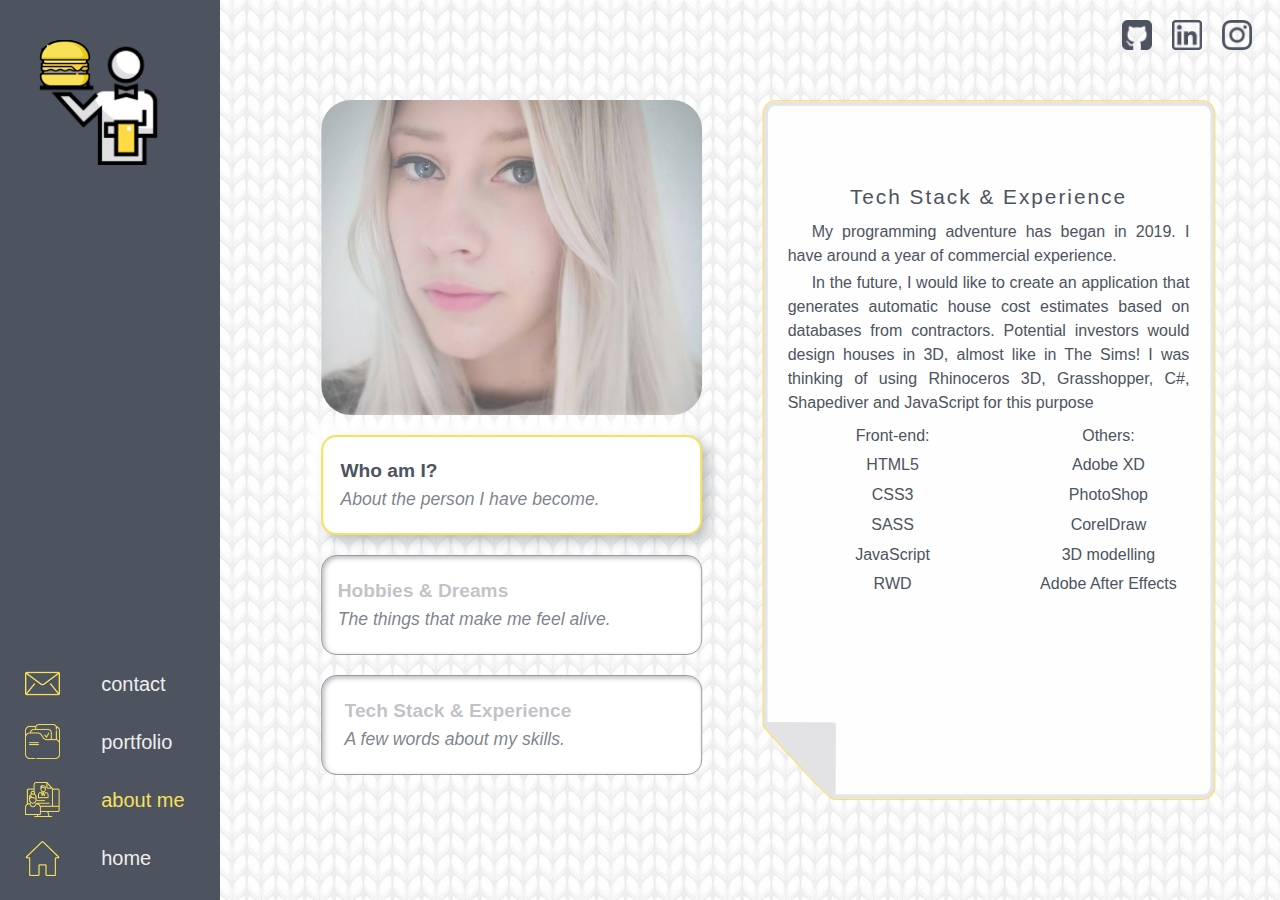
==== aboutme.html @ 7cb75c82 "rwd" ====
<html lang="en">
<head>
  <meta charset="utf-8">
  <meta name="viewport" content="width=device-width, initial-scale=1">
  <link rel="stylesheet" href="style_aboutme.css">
  <link rel="stylesheet" href="style_menu.css">
  <link rel="stylesheet" href="bootstrap/bootstrap.min.css">
</head>

<body>
  
<main class="container">
  <div class="content-container">
    <div class="side-menu">
      <input type="button"  onclick="ShowDiv()" class="burger burger-menu" />
      <input type="button"  onclick="ShowMenu()" class="burger burger-menu-cover" />
      <div class="side-menu-bcg" id="myDiv">
          <div class="burger-waiter"></div>
          <div class="menu row justify-content-center">
            <div class="menu-icons-box col-5">
              <ul class="menu-icons"> 
              <li class="menu-icon"><a href="contact.html"><img src="pic/mail.png" alt="contact"></a></li>
              <li class="menu-icon"><a href="portfolio.html"><img src="pic/portfolio.png" alt="portfolio"></a></li>
              <li class="menu-icon"><img src="pic/curriculum.png" alt="curriculum"></li>
              <li class="menu-icon"><a href="index.html"><img src="pic/home.png" alt="home"></a></li>
              </ul> 
            </div>
            <div class="menu-titles-box col-6">
              <ul class="menu-titles"> 
                <li class="menu-title"><a href="contact.html"><p>contact</p></a></li>
                <li class="menu-title"><a href="portfolio.html"><p>portfolio</p></a></li>
                <li class="menu-title"><p>about me</p></li>
                <li class="menu-title"><a href="index.html"><p>home</p></a></li>
              </ul> 
            </div>
          </div>
      </div>
    </div>

    <!-- ABOUT - LG -->

    <div class="about-lg">
      <div class="about-container-lg row">
        <div class="about-box-lg col-lg-6">
          <div class="about-left-lg">
            <div class="about-left-lg-pic">
              <img src="pic/me.jpg" alt="me" class="question-pic question1-pic">
              <img src="pic/travel.jpg" alt="me" class="question-pic question2-pic">
              <img src="pic/tech.jpg" alt="me" class="question-pic question3-pic">
            </div>
            <div class="about-left-lg-questions">
              <div class="about-left-lg-question question-selected">
                <div class="question-box-lg question1">
                  <div class="question-header-lg question-selected-header">Who am I?</div>
                  <div class="question-add-lg question-selected-add">About the person I have become.</div>
                </div>
              </div>
                <div class="about-left-lg-question question2">
                  <div class="question-box-lg">
                  <div class="question-header-lg">Hobbies & Dreams</div>
                  <div class="question-add-lg">The things that make me feel alive.</div>
                </div>
              </div>
              <div class="about-left-lg-question question3">
                <div class="question-box-lg">
                  <div class="question-header-lg">Tech Stack & Experience</div>
                  <div class="question-add-lg">A few words about my skills.</div>
                </div>
              </div>
            </div>
          </div> 
        </div>
        <!-- QUESTION1 -->
        <!-- <div class="about-box-lg answer1-lg col-lg-6">
          <div class="about-right-lg">
            <img src="pic/frame_big.png" class="frame-lg" alt="frame">
            <div class="about-right-text-lg answer-lg">
              <h1>Who am I?</h1>
              <p>My name is Patrycja,  I am 27 years old UI/UX and frontend enthusiast. I am a civil engineer and architect by education.</p>
              <p> In 2019 I has started learning programming. It was when I began noticing how <b>automation speeds up my work and improves efficiency.</b></p>
              <p>In 2020, I created a brand of house designs for sale from scratch. I was trying
                to play the role of my potential clients and I realized how important it is to <b>present information in a simple and intuitive way.</b></p>
              <p>This is how my career path has began turning into frontend development.</p>
            </div>
            </div>
        </div> -->

        <!-- QUESTION2 -->
        <!-- <div class="about-box-lg answer2-lg col-lg-6">
          <div class="about-right-lg">
            <img src="pic/frame_big.png" class="frame-lg" alt="frame">
            <div class="about-right-text-lg answer-lg">
              <h1>Hobbies & Dreams</h1>
              <p><b>Travelling, sports, psychology.</b> These 3 words are the most powerful for me.</p>
              <p>I have been to 30 countries on 4 continents so far. I would like to visit the whole World. Travelling gives me an opportunity of being aware of my own abilities as it pushes limits.  It is a salvage from an ordinary life. It helps to show all facets of humanity. <b> One of my dreams is to volunteer in Africa.</b> </p>
              <p>I have been doing sports since I can remember. <b> Let us have a game of table soccer or table tennis!</b></p>
              <p>I have always been interested in people and the genesis of their behavior.</p>
            </div>
            </div>
        </div> -->
        <!-- QUESTION3 -->
    <div class="about-box-lg answer3-lg col-lg-6">
          <div class="about-right-lg">
            <img src="pic/frame_big.png" class="frame-lg" alt="frame">
            <div class="about-right-text-lg answer-lg">
              <h1 id="tech-header">Tech Stack & Experience</h1>
              <p>My programming adventure has began in 2019. I have around a year of commercial experience.</p>
              <p>In the future, I would like to create an application that generates automatic house cost estimates based on databases from contractors. Potential investors would design houses in 3D, almost like in The Sims! I  was thinking of using Rhinoceros 3D, Grasshopper, C#, Shapediver and JavaScript for this purpose              </p>
              <div class="tech-col-lg row">
                <div class="tech-lg col-6">
                  <p>Front-end:</p>
                  <p>HTML5</p>
                  <p>CSS3</p>
                  <p>SASS</p>
                  <p>JavaScript</p>
                  <p>RWD</p>
                </div>
                <div class="others-lg col-6">
                  <p>Others:</p>
                  <p>Adobe XD</p>
                  <p>PhotoShop</p>
                  <p>CorelDraw</p>
                  <p>3D modelling</p>
                  <p>Adobe After Effects</p>
                </div>
              </div>
            </div>
            </div>
        </div>
      </div>
    </div> 

<!-- ABOUT - SM -->

<div class="about-sm">
    <div class="about-header-container">
      <h1 class="about-header">ABOUT ME</h1>
    </div>
    <div class="about-container-sm row">
    <div class="about-box-sm col-sm-6">
      <div class="about-left-sm">
        <div class="question-box-sm" id="question-selected">
          <div class="question-box-text-sm">
            <div class="question-header-sm" id="question-selected-header">Who am I?</div>
            <div class="question-add-sm" id="question-selected-add">About the person I have become.</div>
          </div>
        </div>
        <div class="question-box-sm">
          <div class="question-box-text-sm">
            <div class="question-header-sm">Hobbies & Dreams</div>
            <div class="question-add-sm">The things that make me feel alive.</div>
          </div>
        </div>
        <div class="question-box-sm">
          <div class="question-box-text-sm">
           <div class="question-header-sm">Tech Stack & Experience</div>
            <div class="question-add-sm">A few words about my skills.</div>
          </div>
        </div>
      </div>
    </div>
    <div class="about-box-sm col-sm-6">
      <div class="about-right-sm">
        <div class="about-right-sm-pic">
          <img src="pic/me.jpg" alt="me" class="question1-pic">
          <img src="pic/travel.jpg" alt="me" class="question2-pic">
          <img src="pic/tech.jpg" alt="me" class="question3-pic">
        </div>
      </div>
    </div>
  </div>
  <div class="about-container-text-sm">
    <img src="pic/frame_sm.png" alt="frame">
    <!-- <div class="about-text-sm answer1-sm">
      <h1>Who am I?</h1>
      <p>My name is Patrycja,  I am 27 years old UI/UX and frontend enthusiast. I am a civil engineer and architect by education.</p>
      <p> In 2019 I has started learning programming. It was when I began noticing how <b>automation speeds up my work and improves efficiency.</b></p>
      <p>In 2020, I created a brand of house designs for sale from scratch. I was trying
        to play the role of my potential clients and I realized how important it is to <b>present information in a simple and intuitive way.</b></p>
      <p>This is how my career path has began turning into frontend development.</p>
    </div>
    <div class="about-text-sm answer2-sm">
      <h1>Hobbies & Dreams</h1>
      <p><b>Travelling, sports, psychology.</b> These 3 words are the most powerful for me.</p>
      <p>I have been to 30 countries on 4 continents so far. I would like to visit the whole World. Travelling gives me an opportunity of being aware of my own abilities as it pushes limits.  It is a salvage from an ordinary life. It helps to show all facets of humanity. <b> One of my dreams is to volunteer in Africa.</b> </p>
      <p>I have been doing sports since I can remember. <b> Let us have a game of table soccer or table tennis!</b></p>
      <p>I have always been interested in people and the genesis of their behavior.</p>
    </div> -->
    <div class="about-text-sm answer3-sm">
      <h1 id="tech-header">Tech Stack & Experience</h1>
      <p>My programming adventure has began in 2019. I have around a year of commercial experience.</p>
      <p>In the future, I would like to create an application that generates automatic house cost estimates based on databases from contractors. Potential investors would design houses in 3D, almost like in The Sims! I  was thinking of using Rhinoceros 3D, Grasshopper, C#, Shapediver and JavaScript for this purpose              </p>
      <div class="tech-col-sm row">
        <div class="tech-sm col-6">
          <p>Front-end:</p>
          <p>HTML5</p>
          <p>CSS3</p>
          <p>SASS</p>
          <p>JavaScript</p>
          <p>RWD</p>
        </div>
        <div class="others-sm col-6">
          <p>Others:</p>
          <p>Adobe XD</p>
          <p>PhotoShop</p>
          <p>CorelDraw</p>
          <p>3D modelling</p>
          <p>Adobe After Effects</p>
          </br>
        </div>
      </div>
    </div>
  </div>
</div> 



<!-- MENU COVER -->
  <div class="menu-cover" id="menu-cover">
    <input type="button"  onclick="ShowDiv()" class="burger burger-menu" />
    <input type="button"  onclick="ShowMenu()" class="burger burger-menu-cover" />
    <div class="menu-cover-list row">
      <div class="menu-cover-img col-3">
        <a href="contact.html"><img src="pic/mail.png" alt="contact"></a>
        <a href="portfolio.html"><img src="pic/portfolio.png" alt="portfolio"></a>
        <a href="aboutme.html"><img src="pic/curriculum.png" alt="aboutme"></a>
        <a href="home.html"><img src="pic/home.png" alt="home"></a>
      </div>
      <div class="menu-cover-text col-9">
        <a href="contact.html"><p>contact</p></a>
        <a href="portfolio.html"><p>portfolio</p></a>
        <a href="aboutme.html"><p>about me</p></a>
        <a href="index.html"><p>home</p></a>
      </div>
    </div>
    <div class="menu-cover-waiter">
      <img src="pic/burger_waiter.png" alt="burger">
    </div>
    <div class="social row ">
      <div class="social-img social-img-white col-4"><a href="https://github.com/qatta93" target="_blank"><img src="pic/github_white.png" alt="github"></a></div>
      <div class="social-img social-img-white col-4"><a href="https://www.linkedin.com/in/patrycjapanasiuk/" target="_blank"><img src="pic/linkedin_white.png" alt="linkedin"></a></div>
      <div class="social-img social-img-white col-4"><a href="https://www.instagram.com/__qatta/" target="_blank"><img src="pic/instagram_white.png" alt="instagram"></a></div>
    </div>
  </div>

<!-- SOCIAL-->
    <div class="social row ">
      <div class="social-img col-4"><a href="https://github.com/qatta93" target="_blank"><img src="pic/github.png" alt="github"></a></div>
      <div class="social-img col-4"><a href="https://www.linkedin.com/in/patrycjapanasiuk/" target="_blank"><img src="pic/linkedin.png" alt="linkedin"></a></div>
      <div class="social-img col-4"><a href="https://www.instagram.com/__qatta/" target="_blank"><img src="pic/instagram.png" alt="instagram"></a></div>
    </div>

  </div>
</main>

  <script src="https://code.jquery.com/jquery-3.3.1.slim.min.js" integrity="sha384-q8i/X+965DzO0rT7abK41JStQIAqVgRVzpbzo5smXKp4YfRvH+8abtTE1Pi6jizo" crossorigin="anonymous"></script>
  <script src="https://cdnjs.cloudflare.com/ajax/libs/popper.js/1.14.7/umd/popper.min.js" integrity="sha384-UO2eT0CpHqdSJQ6hJty5KVphtPhzWj9WO1clHTMGa3JDZwrnQq4sF86dIHNDz0W1" crossorigin="anonymous"></script>
  <script src="https://stackpath.bootstrapcdn.com/bootstrap/4.3.1/js/bootstrap.min.js" integrity="sha384-JjSmVgyd0p3pXB1rRibZUAYoIIy6OrQ6VrjIEaFf/nJGzIxFDsf4x0xIM+B07jRM" crossorigin="anonymous"></script>
  <script src="lottie.js"></script>
  <script src="script.js"></script>
</body>
</html>
---- style_aboutme.css ----
body, 
html {
    height: 100vh;
    width: 100vw;
    margin: 0;
    padding: 0;
    border: 0;
    font-size: 100%;
    vertical-align: baseline;
    overflow-x: hidden;
}

* {
    box-sizing: border-box;
    font-family: 'Segoe UI', sans-serif;
}

.container {
    padding: 0 !important;
    margin: 0 !important;
    max-width: 100% !important;
}

.content-container {
    background-image: url(pic/bcg_d.png);
    height: 100vh;
    max-height: -webkit-fill-available;
    overflow-y: hidden;
    overflow-x: hidden;
    position: relative;
}


/************************************************************ MENU */

.menu-cover {
    display: none;
}

.side-menu {
    height: 100%;
    width: 250px;
    position: relative;
}

.side-menu-bcg {
    background-color: #4D535F;
    height: 100%;
    width: 100%;
}

.burger {
    background-image: url(pic/burger.png);
    background-repeat: no-repeat;
    background-size: 60px 60px;
    position: absolute;
    left: 50px;
    top: 50px;
    height: 60px;
    width: 60px;
    background-color: transparent;
    border: none;
    z-index: 10;
}

.contact-header-container {
    display: none;
}

.burger-waiter {
    background-image: url(pic/burger_waiter.png);
    background-repeat: no-repeat;
    background-size: 150px 150px;
    position: absolute;
    left: 45px;
    top: 50px;
    height: 150px;
    width: 150px;
}

.menu {
    height: 300px;
    width: 100%;
    position: absolute;
    bottom: 0;
    padding: 2%;
    margin: 0 !important;
}

.menu-icons,
.menu-titles {
    height: 95%;
    list-style: none;
    width: 100%;
    padding: 0;
    color: #EEEEEE;
    font-size: 23px;
}

                                                           /* change */
.menu-titles li:nth-child(3) { 
color: #F8E058;
}
                                                        /* change */

.menu-icon,
.menu-title {
    height: 25%;
    position: relative;
    width: 100%;
    z-index: 999;
}

.menu-title a {
    text-decoration: none;
    color: inherit;
}

.menu-title a:hover,
.menu-title a:active {
    color: #F8E058;
}

.menu-icon img {
    height: 40px;
    position: absolute;
    right: 0;
    left: 0;
    top: 0;
    bottom: 0;
    margin: auto 0;
}

.menu-titles-box {
    padding: 0 !important;
    position: relative;
}

.menu-title p{
    vertical-align: middle;
    margin: 0;
    position: absolute;               
    top: 50%;                         
    transform: translate(0, -50%)
}



/************************************************************       ABOUT   */

/*************************************** ABOUT - LG */

.about-lg {
    height: 100%;
    position: absolute;
    right: 0;
    left: 220px;
    top: 0;
}

.about-container-lg {
    height: 100%;
    width: 100%;
    margin-left: 0px !important;
    position: relative;
    padding: 5%;
}

.about-box-lg {
    position: relative;
}


.about-left-lg,
.about-right-lg {
    position: absolute;
    left: 50%;
    top: 50%;
    transform: translate(-50%,-50%);
    height: 95%;
    width: 70%;
}

.about-right-lg {
    width: 90%;
}

.about-left-lg-pic {
    height: 45%;
    overflow: hidden;
    border-radius: 30px;
}

.about-left-lg-pic img {
    width: 100%;
}

.question2-pic,
.question3-pic {
    display: none;
}

.about-left-lg-questions {
    height: 55%;
}

.about-left-lg-question {
    cursor: pointer;
    height: 24%;
    width: 100%;
    margin-top: 9.33%;
    position: relative;
    background-color: white;
    border-radius: 15px;
    border: 1px solid #999A9E;
    box-shadow: inset 2px 2px 5px #b8b9be,inset -8px -8px 15px #fff;
}

.question-box-lg {
    position: absolute;
    left: 15%;
    top: 50%;
    transform: translate(-15%, -50%);
}

.question-header-lg {
    font-size: 1.4rem;
    font-weight: 600;
    color: #4d535f5d;
}

.question-add-lg {
    font-style: italic;
    font-weight: 300;
    font-size: 1.1rem;
    color: #4d535fbb;
}

.question-selected {
    border: 2px solid #F8E058 !important;
    box-shadow: 6px 6px 12px #4d535f57,-12px -12px 16px #fff!important;
}

.question-selected-header {
    color: #4D535F;
}

.question-selected-add {
    font-weight: 400;
}

/*  RIGHT SIDE */

.about-right-lg {
    position: relative;
}

.frame-lg {
    position: absolute;
    height: 100%;
    width: 100%;
}

.about-right-text-lg {
    position: absolute;
    z-index: 10;
    left: 50%;
    top: 30%;
    transform: translate(-50%, -30%);
    width: 80%;
}

.about-right-text-lg h1 {
    margin: 0 0 20px 0;
    width: 100%;
    text-align: center;
    font-size: 2rem;
    letter-spacing: 2px;
    color: #4D535F;
}


.about-right-text-lg p {
    text-indent: 1.5em;
    font-size: 1.2rem;
    font-weight: 300;
    text-align: justify;
    color: #4D535F;
}

.answer2-lg,
.answer3-lg {
    display: none;
}

.tech-lg p:first-child,
.others-lg p:first-child {
   margin-bottom: 8px;
   font-weight: 500;
}

.tech-lg p,
.others-lg p{
    margin: 0;
    font-size: 1rem;
    text-align: center;
}


/*************************************** ABOUT - SM */

.about-sm {
    height: 100%;
    position: absolute;
    right: 0;
    top: 0;
    display: none;
}

.about-header-container {
    height: 150px;
    position: relative;
}

.about-header {
    position: absolute;
    display: block;
    width: 200px;
    margin: 0 auto;
    left: 0;
    right: 0;
    bottom: 0;
    text-decoration: underline solid #F8E058;
}

.about-container-sm {
    height: auto;
    width: 100%;
    margin-left: 0px !important;
    position: relative;
    padding: 70px 30px;
}

.about-box-sm {
    position: relative;
    height: 350px;
}


.about-left-sm,
.about-right-sm {
    position: absolute;
    left: 50%;
    top: 0%;
    transform: translate(-50%,0%);
    height: 95%;
    width: 80%;
}

.about-right-sm-pic {
    height: 100%;
    overflow: hidden;
    border-radius: 30px;
    border: 1px solid grey;
}

.about-right-sm-pic img {
    width: 100%;

}

.question-box-sm {
    padding-left: 15px;
    height: 28%;
    margin-bottom: 7%;
    position: relative;
    background-color: white;
    border-radius: 15px;
    border: 1px solid #999A9E;
    box-shadow: inset 2px 2px 5px #b8b9be,inset -8px -8px 15px #fff;
}

.question-box-text-sm {
    position: absolute;
    left: 15%;
    top: 50%;
    transform: translate(-15%, -50%);
}

.question-header-sm {
    font-size: 1.4rem;
    font-weight: 600;
    color: #4d535f5d;
}

.question-add-sm {
    font-style: italic;
    font-weight: 300;
    font-size: 1.1rem;
    color: #4d535fbb;
}



/*  FRAME */


.about-container-text-sm {
    padding: 20px 70px 100px 70px;
    height: auto;
    position: relative;
}

.about-container-text-sm img {
    height: 100%;
    width: 100%;
}

.about-text-sm {
    position: absolute;
    left: 50%;
    top: 30%;
    transform: translate(-50%, -30%);
    width: 70%;
    padding: 3%;
    margin-bottom: 30px !important;
}

.about-text-sm h1 {
    margin: 0 0 20px 0;
    width: 100%;
    text-align: center;
    font-size: 2rem;
    letter-spacing: 2px;
    margin-bottom: 30px;
    color: #4D535F;
}

.about-text-sm p {
    text-indent: 1.5em;
    font-size: 1.2rem;
    font-weight: 300;
    text-align: justify;
    color: #4D535F;
}

.answer2-sm,
.answer3-sm {
    display: none;
}


.tech-sm p:first-child,
.others-sm p:first-child {
   margin-bottom: 10%;
   font-weight: 500;
   margin-top: 10%;
}

.tech-sm p,
.others-sm p{
    margin: 0;
    font-size: 1rem;
    text-align: center;
    padding-top: 5px;
}

/************************************************************ SOCIAL */

.social {
    position: absolute;
    right: 0;
    top: 0;
    height: 65px;
    width: 200px;
    padding: 20px 20px 0 0;
}

.social-img {
    width: 33.3%;
    padding: 0!important;
}


.social-img img {
    height: 40px;
}


.answer3-lg,
.answer3-sm {
    display: block
}



/************************************************************ MEDIA QUERY */


@media only screen and (min-width: 1920px) {

    .side-menu {
        width: 400px;
    }

    .burger {
        background-size: 80px 80px;
        height: 80px;
        width: 80px;
    }
    
    .burger-waiter {

        background-size: 200px 200px;
        height: 200px;
        width: 200px;
    }
    
    .menu {
        height: 400px;
        padding: 4%;
    }
    
    .menu-icons,
    .menu-titles {
        font-size: 35px;
    }
    
    .menu-icon img {
        height: 50px;
        left: 30px;
    }
    
    .about-lg {
        left: 390px;
    }
    
    .about-container-lg {
        padding: 7% 5%;
    }
    
    .about-left-lg,
    .about-right-lg {
        height: 85%;
        width: 70%;
    }
    
    .about-right-lg {
        width: 90%;
    }
    
    .about-left-lg-pic {
        height: 50%;
    }
    
    .about-left-lg-pic img {
        width: 100%;
    }
    
    .about-left-lg-questions {
        height: 50%;
    }
    
    .about-left-lg-question {
        height: 28%;
        margin-top: 20px;
    }
    
    .question-header-lg {
        font-size: 1.8rem;
    }
    
    .question-add-lg {
        font-size: 1.3rem;
    }
    
    /*  RIGHT SIDE */
    
    .about-right-text-lg {
        position: absolute;
        z-index: 10;
        left: 50%;
        top: 30%;
        transform: translate(-50%, -30%);
        width: 80%;
    }
    
    .about-right-text-lg h1 {
        margin: 0 0 40px 0;
        font-size: 2.3rem;
    }
    
    
    .about-right-text-lg p {
        font-size: 1.4rem;
    }
    
    .tech-lg p:first-child,
    .others-lg p:first-child {
       margin-bottom: 8px;
       font-weight: 500;
       margin-top: 15%;
    }
    
    .tech-lg p,
    .others-lg p{
        margin: 3%;
        font-size: 1.4rem;
        text-align: center;
    }

    
    
    .social {
        width: 300px;
        top: 20px;
    }
    .social-img img {
        height: 55px;
    }

}

@media only screen and (min-width: 3000px) {

    .side-menu {
        width: 500px;
    }

    .burger {
        background-size: 100px 100px;
        height: 200px;
        width: 200px;
    }
    
    .burger-waiter {

        background-size: 230px 230px;
        height: 230px;
        width: 230px;
    }
    
    .menu {
        height: 500px;
        padding: 4%;
    }
    
    .menu-icons,
    .menu-titles {
        font-size: 40px;
    }
    
    .menu-icon img {
        height: 60px;
        left: 30px;
    }

    .about-left-lg {
    position: absolute;
    left: 50%;
    top: 50%;
    transform: translate(-50%,-50%);
    height: 100%;
    width: 70%;
    overflow: hidden;
}
    .about-left-lg-question {
        height: 28%;
        margin-top: 30px;
        border-radius: 25px;
    }
    .question-header-lg {
        font-size: 2.8rem;
    }
    
    .question-add-lg {
        font-size: 2rem;
    }

    .about-right-lg {
        width: 80%;
        height: 100%;
    }

    .about-right-text-lg {
        width: 80%;
    }
    
    .about-right-text-lg h1 {
        margin: 0 0 70px 0;
        font-size: 3rem;
    }
    
    
    .about-right-text-lg p {
        font-size: 2rem;
    }
    
    .tech-lg p:first-child,
    .others-lg p:first-child {
       margin-bottom: 8px;
       margin-top: 15%;
    }
    
    .tech-lg p,
    .others-lg p{
        margin: 3%;
        font-size: 1.8rem;
        text-align: center;
    }
    
    
    .social {
        width: 350px;
        top: 20px;
    }
    .social-img img {
        height: 70px;
    }

}

@media only screen and (min-width: 4000px) {

    .side-menu {
        width: 800px;
    }

    .burger {
        background-size: 200px 200px;
        height: 200px;
        width: 200px;
    }
    
    .burger-waiter {

        background-size: 490px 490px;
        height: 490px;
        width: 490px;
    }
    
    .menu {
        height: 800px;
        padding: 4%;
    }
    
    .menu-icons,
    .menu-titles {
        font-size: 70px;
        z-index: 99999;
    }
    
    .menu-icon img {
        height: 100px;
        left: 30px;
    }
    

    .about-left-lg {
    left: 60%;
    width: 60%;
}

    .about-left-lg-pic {
        height: 55%;
    }
    .about-left-lg-questions {
        height: 45%;
    }
    .about-left-lg-question {
        height: 29%;
        margin-top: 35px;
    }
    .question-header-lg {
        font-size: 4.7rem;
    }
    
    .question-add-lg {
        font-size: 3.2rem;
    }
    
    .about-right-text-lg h1 {
        margin: 0 0 150px 0;
        font-size: 6rem;
    }
    
    
    .about-right-text-lg p {
        font-size: 4rem;
    }
    
    .tech-lg p:first-child,
    .others-lg p:first-child {
       margin-bottom: 8px;
       margin-top: 15%;
    }
    
    .tech-lg p,
    .others-lg p{
        margin: 3%;
        font-size: 3rem;
        text-align: center;
    }
    
    
    .social {
        width: 500px;
        top: 50px;
        right: 30px;
    }
    .social-img img {
        height: 120px;
    }

}




@media only screen and (max-width: 1366px) {

    .side-menu {
        width: 220px;
    }
    .side-menu-bcg {
        opacity: 1;
     }
    
    .burger {
        background-size: 50px 50px;
        left: 40px;
        top: 40px;
        height: 50px;
        width: 50px;
    }
    
    .burger-waiter {
        background-size: 125px 125px;
        left: 36px;
        top: 40px;
        height: 125px;
        width: 125px;
    }
    
    .menu {
        height: 250px;
    }
    
    .menu-icons,
    .menu-titles {
        font-size: 20px;
    }
    
    .menu-icon img {
        height: 35px;
    }

    
    .about-left-lg {
        width: 80%;
        max-height: 700px;
    }
    .about-left-lg-question {
        height: 26%;
        margin-top: 20px;
    }
    .question-header-lg {
        font-size: 1.2rem;
    }
    
    .question-add-lg {
        font-size: 1.1rem;
    }
    
    /*  RIGHT SIDE */

    .about-right-lg {
        width: 100%;
        max-height: 700px;
    }
    
    
    .about-right-text-lg {
        width: 90%;
    }
    
    .about-right-text-lg h1 {
        font-size: 1.6rem;
    }
    
    
    .about-right-text-lg p {
        font-size: 1rem;
        margin: 3px;
    }
    
    .tech-lg p,
    .others-lg p{
        margin: 3% !important;
        font-size: 1rem;
        text-align: center;
    }

    #tech-header {
        font-size: 1.3rem;
        margin-bottom: 10px;
    }

    
    .social {
        width: 170px;
    }
    .social-img img {
        height: 30px;
    }
}


/******************** TABLET LANDSCAPE */


@media only screen and (max-width: 1060px) {
    .col-lg-6 {
        width: 100% !important;
    }

}


@media only screen and (max-width: 1060px) {

    .about-lg {
        display: none !important;
    }

    .about-sm {
        display: block;
    }

    .about-container-text-sm img{
        max-height: 600px;
    }

    .content-container {
        min-height: 700px;
        overflow-y: scroll;
    }

    .side-menu-bcg {
       display: none;
    }


    .burger {
        opacity: 1;
        background-size: 50px 50px;
        left: 25px;
        top: 20px;
        height: 50px;
        width: 50x;
    }

    .menu {
        opacity: 0;
    }

 
}




@media only screen and (max-width: 900px) {
    .about-box-sm {
        position: relative;
        height: 300px;
    }
    .about-left-sm,
    .about-right-sm {
        position: absolute;
        left: 50%;
        top: 0%;
        transform: translate(-50%,0%);
        height: 95%;
        width: 80%;
    }
    .about-left-sm {
        width: 90%;
        left: 55%;
    }
    .about-right-sm-pic img {
        width: 100%;
        height: 100%;
    
    }
}

/******************** TABLET PORTRAIT  768*1024*/


@media only screen and (max-width: 768px) {

    .about-header {
        width: 170px;
    }

    .about-container-sm {
        padding: 70px 20px;
    }
    
    .question-box-sm {
        margin-bottom: 22px;
        position: relative;
    }
    
    .question-header-sm {
        font-size: 1.2rem;
    }
    
    .question-add-sm {
        font-size: 0.95rem;
    }
    
    .about-box-sm {
        position: relative;
        height: 300px;
    }
    .about-left-sm,
    .about-right-sm {
        position: absolute;
        left: 50%;
        top: 0%;
        transform: translate(-50%,0%);
        height: 90%;
        width: 90%;
    }
    .about-left-sm {
        width: 97%;
        left: 50%;
    }



    .about-container-text-sm {
        padding: 0px 35px 100px 25px;
    }
    
    .about-container-text-sm img {
        height: 80%;
    }
    
    .about-text-sm h1 {
        font-size: 1.7rem;
    }
    
    .about-text-sm p {
        font-size: 1rem;
        margin: 3px;
    }
}


/********************   576*/


@media only screen and (max-width: 574px) {

    .about-header {
        width: 160px;
    }

    .about-container-sm {
        padding: 70px 20%;
    }
    
    .question-box-sm {
        height: 70px;
        margin-bottom: 10px;
        position: relative;
    }
    
    .question-header-sm {
        font-size: 1.2rem;
    }
    
    .question-add-sm {
        font-size: 0.95rem;
    }
    
    .about-box-sm {
        position: relative;
        height: 280px;
    }

    .about-left-sm {
        width: 100%;
        height: 80%;
        left: 50%;
    }
    .about-right-sm {
        height: 100%;
        width: 100%;
    }

    .about-container-text-sm {
        padding: 0px 35px 100px 25px;
    }
    
    .about-container-text-sm img {
        height: 80%;
    }
    
    .about-text-sm {
        left: 46%;
        transform: translate(-46%, -30%);
        width: 80%;
    }
    
    .about-text-sm h1 {
        font-size: 1.7rem;
    }
    
    .about-text-sm p {
        text-indent: 1.5em;
        font-size: 1rem;
        margin: 3px;
    }
}






/******************** MOBILE */


@media only screen and (max-width: 480px) {

    .about-header {
        width: 150px;
    }

    .about-container-sm {
        padding: 70px 10%;
    }
    
    .question-box-sm {
        height: 80px;
        margin-bottom: 15px;
    }
    
    .about-box-sm {
        height: 300px;
    }

    .about-container-text-sm {
        padding: 0px 10% 100px 10%;
    }
    
    .about-container-text-sm img {
        height: 80%;
    }
    
    .about-text-sm {
        left: 46%;
        transform: translate(-46%, -30%);
        width: 70%;
    }
    
    .about-text-sm h1 {
        font-size: 1.4rem;
        margin-bottom: 10px;
    }
    
    .about-text-sm p {
        text-indent: 1.3em;
        font-size: 0.9rem;
        margin: 1px;
    }
        
    .tech-sm p:first-child,
    .others-sm p:first-child {
       margin-bottom: 5%;
       margin-top: 5%;
    }
    
    .tech-sm p,
    .others-sm p{
        font-size: 0.9rem;
        padding-top: 2px;
    }

    .social {
        height: 55px;
        width: 170px;
        right: 0px;
    }

    .social-img {
        text-align: center;
    }
    
    .social-img img {
        height: 35px;
    }
}
---- style_menu.css ----
@media only screen and (max-width: 1060px) {

    #menu-cover {
        width: 100vw;
        height: 100vh;
        position: fixed;
        top: 0;
        background-color: #2E3032;
        opacity: 0.95;
        display: none;
        z-index: 99999999999;
    }
    
    .menu-cover-list {
        height: 70%;
        width: 50%;
        margin: 0 auto !important;
        padding-left: 10%;
        position: relative;
        display: block !important;
    }
    
    .menu-cover-img,
    .menu-cover-text {
        height: 350px;
        position: absolute;
        top: 30%;
        width: 100%;
    }
    
    .menu-cover-text p {
        line-height: 50px;
        margin: 10px 0;
        width: 100%;
    }
    
    .menu-cover-img img,
    .menu-cover-img a {
        height: 50px;
        margin: 15px 0;
    }
    
    .menu-cover-waiter {
        height: 30%;
        text-align: center;
    }
    
    .menu-cover-text {
        height: 300px;
        padding-left: 40% !important;
    }
    
    .menu-cover-text a{
        text-decoration: none;
    }
    
    .menu-cover-text p {
        font-size: 1.7rem;
        color: #EEEEEE;
        height: 23%;
    }
    
    .menu-cover-waiter img {
        height: 60%;
    }
    
    .social-img-white {
        z-index: 9;
    }

}





@media only screen and (max-width: 768px) {
    .menu-cover-list {
        width: 60%;
    }
    
    .menu-cover-img img,
    .menu-cover-img a {
        height: 45px;
        margin: 17px 0;
    }
    
    .menu-cover-text p {
        font-size: 1.4rem;
    }
}


@media only screen and (max-width: 576px) {
    .menu-cover-list {
        width: 60%;
    }
    
    .menu-cover-img img,
    .menu-cover-img a {
        height: 40px;
        margin: 17px 0;
    }
    
    .menu-cover-text p {
        font-size: 1.2rem;
        line-height: 45px;
        margin: 9px 0;
    }

    .menu-cover-waiter img {
        height: 50%;
    }
}


@media only screen and (max-width: 480px) {
    .menu-cover-list {
        width: 80%;
        padding-left: 15%;
    }
    
    .menu-cover-img img,
    .menu-cover-img a {
        height: 35px;
        margin: 17px 0;
    }
    
    .menu-cover-text p {
        font-size: 1.2rem;
        line-height: 55px;
        margin: 3px 0;
    }

    .menu-cover-waiter img {
        height: 50%;
    }

    .menu-cover-text {
        padding-left: 35% !important;
    }
}
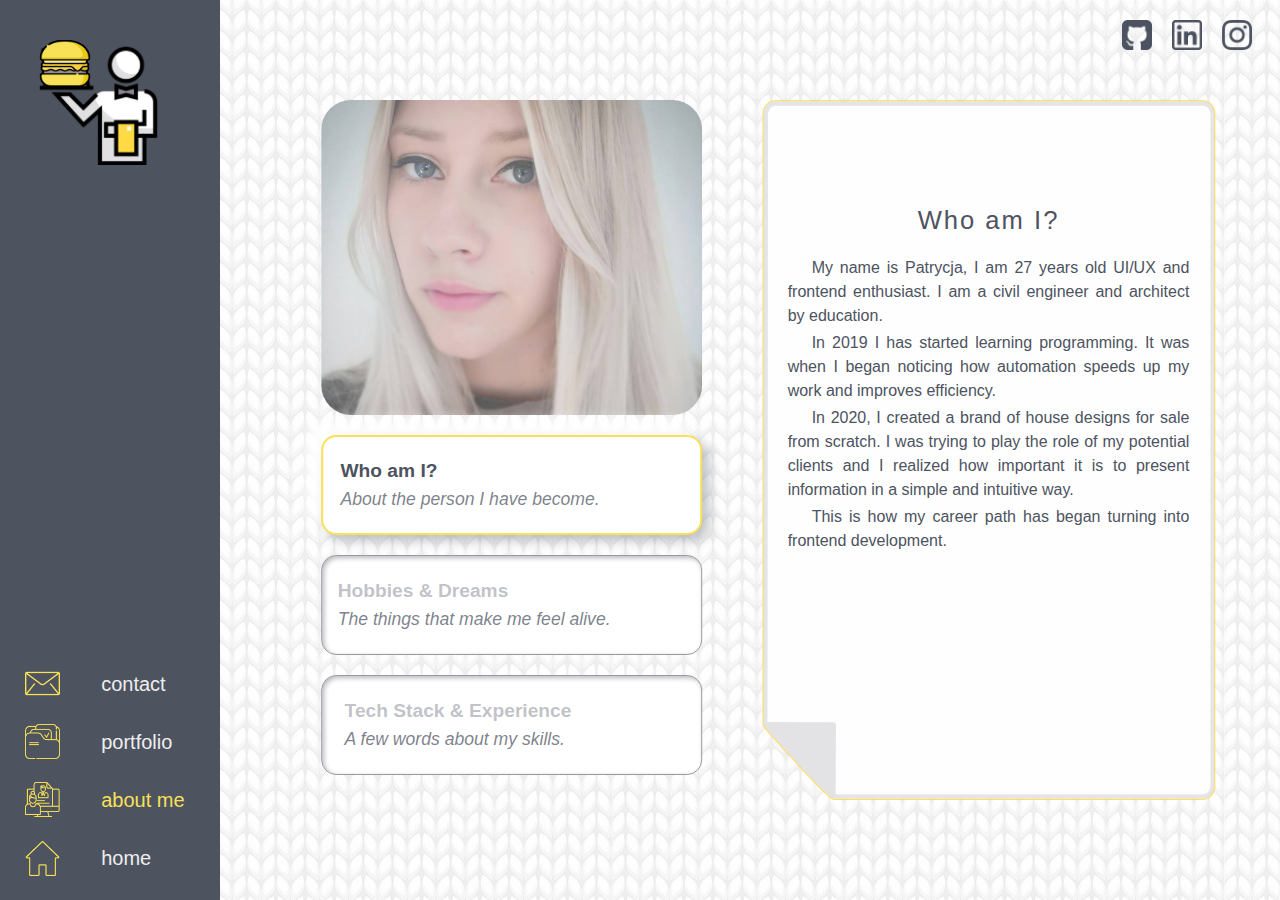
==== commit 15a7dc97: "rwd" ====
--- a/aboutme.html
+++ b/aboutme.html
@@ -71,7 +71,7 @@
           </div> 
         </div>
         <!-- QUESTION1 -->
-        <!-- <div class="about-box-lg answer1-lg col-lg-6">
+        <div class="about-box-lg answer1-lg col-lg-6">
           <div class="about-right-lg">
             <img src="pic/frame_big.png" class="frame-lg" alt="frame">
             <div class="about-right-text-lg answer-lg">
@@ -83,10 +83,10 @@
               <p>This is how my career path has began turning into frontend development.</p>
             </div>
             </div>
-        </div> -->
+        </div>
 
         <!-- QUESTION2 -->
-        <!-- <div class="about-box-lg answer2-lg col-lg-6">
+        <div class="about-box-lg answer2-lg col-lg-6">
           <div class="about-right-lg">
             <img src="pic/frame_big.png" class="frame-lg" alt="frame">
             <div class="about-right-text-lg answer-lg">
@@ -97,7 +97,7 @@
               <p>I have always been interested in people and the genesis of their behavior.</p>
             </div>
             </div>
-        </div> -->
+        </div>
         <!-- QUESTION3 -->
     <div class="about-box-lg answer3-lg col-lg-6">
           <div class="about-right-lg">
@@ -171,7 +171,7 @@
   </div>
   <div class="about-container-text-sm">
     <img src="pic/frame_sm.png" alt="frame">
-    <!-- <div class="about-text-sm answer1-sm">
+    <div class="about-text-sm answer1-sm">
       <h1>Who am I?</h1>
       <p>My name is Patrycja,  I am 27 years old UI/UX and frontend enthusiast. I am a civil engineer and architect by education.</p>
       <p> In 2019 I has started learning programming. It was when I began noticing how <b>automation speeds up my work and improves efficiency.</b></p>
@@ -185,7 +185,7 @@
       <p>I have been to 30 countries on 4 continents so far. I would like to visit the whole World. Travelling gives me an opportunity of being aware of my own abilities as it pushes limits.  It is a salvage from an ordinary life. It helps to show all facets of humanity. <b> One of my dreams is to volunteer in Africa.</b> </p>
       <p>I have been doing sports since I can remember. <b> Let us have a game of table soccer or table tennis!</b></p>
       <p>I have always been interested in people and the genesis of their behavior.</p>
-    </div> -->
+    </div>
     <div class="about-text-sm answer3-sm">
       <h1 id="tech-header">Tech Stack & Experience</h1>
       <p>My programming adventure has began in 2019. I have around a year of commercial experience.</p>
--- a/style_aboutme.css
+++ b/style_aboutme.css
@@ -488,13 +488,6 @@
 }
 
 
-.answer3-lg,
-.answer3-sm {
-    display: block
-}
-
-
-
 /************************************************************ MEDIA QUERY */
 
 
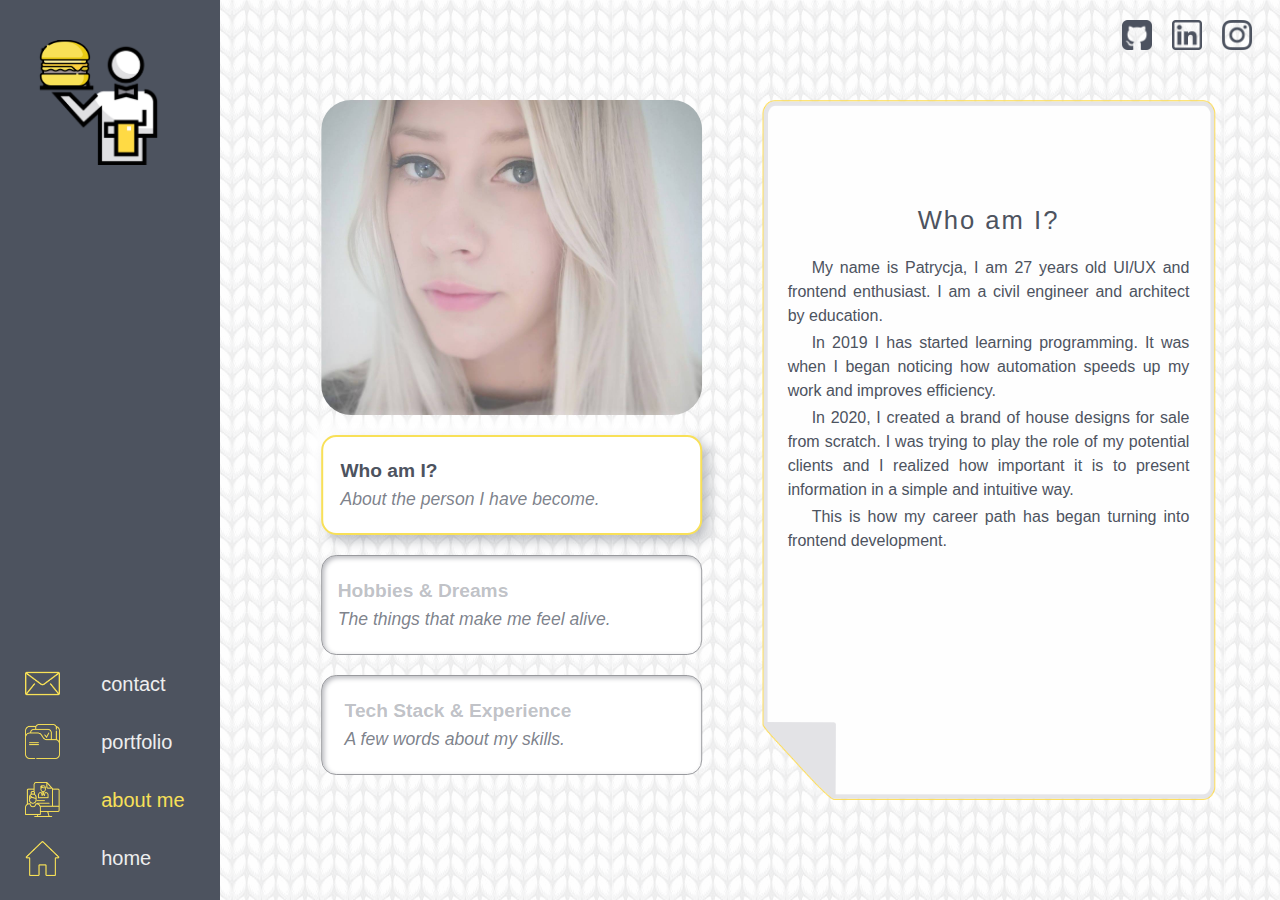
==== commit c0328965: "changes" ====
--- a/aboutme.html
+++ b/aboutme.html
@@ -12,8 +12,8 @@
 <main class="container">
   <div class="content-container">
     <div class="side-menu">
-      <input type="button"  onclick="ShowDiv()" class="burger burger-menu" />
-      <input type="button"  onclick="ShowMenu()" class="burger burger-menu-cover" />
+      <input type="button"  onclick="setTimeout(ShowDiv(), 0)" class="burger burger-menu" />
+      <input type="button"  onclick="setTimeout(ShowMenu(), 0)" class="burger burger-menu-cover" />
       <div class="side-menu-bcg" id="myDiv">
           <div class="burger-waiter"></div>
           <div class="menu row justify-content-center">
@@ -217,8 +217,8 @@
 
 <!-- MENU COVER -->
   <div class="menu-cover" id="menu-cover">
-    <input type="button"  onclick="ShowDiv()" class="burger burger-menu" />
-    <input type="button"  onclick="ShowMenu()" class="burger burger-menu-cover" />
+    <input type="button"  onclick="setTimeout(ShowDiv(), 0)" class="burger burger-menu" />
+    <input type="button"  onclick="setTimeout(ShowMenu(), 0)" class="burger burger-menu-cover" />
     <div class="menu-cover-list row">
       <div class="menu-cover-img col-3">
         <a href="contact.html"><img src="pic/mail.png" alt="contact"></a>
--- a/style_aboutme.css
+++ b/style_aboutme.css
@@ -64,6 +64,14 @@
     z-index: 10;
 }
 
+.burger-menu {
+    display: block;
+}
+
+.burger-menu-cover {
+    display: none;
+}
+
 .contact-header-container {
     display: none;
 }
@@ -954,6 +962,14 @@
         width: 50x;
     }
 
+    .burger-menu {
+        display: none;
+    }
+
+    .burger-menu-cover {
+        display: block;
+    }
+
     .menu {
         opacity: 0;
     }
--- a/style_menu.css
+++ b/style_menu.css
@@ -35,6 +35,10 @@
         line-height: 50px;
         margin: 10px 0;
         width: 100%;
+    }
+
+    .menu-cover-text p:hover {
+        color: #F8E058;
     }
     
     .menu-cover-img img,
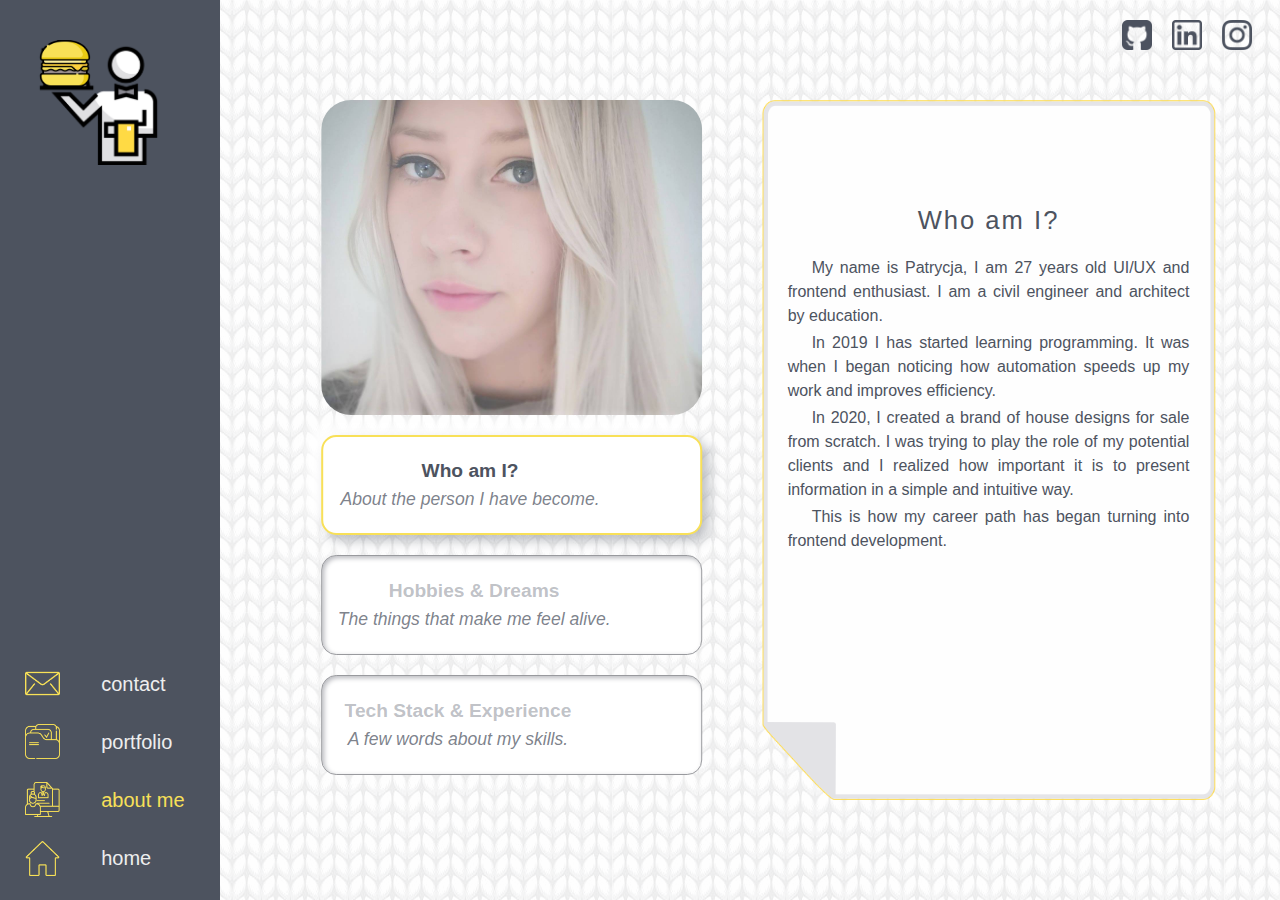
==== commit cce7a444: "js" ====
--- a/aboutme.html
+++ b/aboutme.html
@@ -1,4 +1,5 @@
 <html lang="en">
+
 <head>
   <meta charset="utf-8">
   <meta name="viewport" content="width=device-width, initial-scale=1">
@@ -8,255 +9,294 @@
 </head>
 
 <body>
-  
-<main class="container">
-  <div class="content-container">
-    <div class="side-menu">
-      <input type="button"  onclick="setTimeout(ShowDiv(), 0)" class="burger burger-menu" />
-      <input type="button"  onclick="setTimeout(ShowMenu(), 0)" class="burger burger-menu-cover" />
-      <div class="side-menu-bcg" id="myDiv">
+
+  <main class="container">
+    <div class="content-container">
+      <div class="side-menu">
+        <input type="button" onclick="setTimeout(ShowDiv(), 0)" class="burger burger-menu" />
+        <input type="button" onclick="setTimeout(ShowMenu(), 0)" class="burger burger-menu-cover" />
+        <div class="side-menu-bcg" id="myDiv">
           <div class="burger-waiter"></div>
           <div class="menu row justify-content-center">
             <div class="menu-icons-box col-5">
-              <ul class="menu-icons"> 
-              <li class="menu-icon"><a href="contact.html"><img src="pic/mail.png" alt="contact"></a></li>
-              <li class="menu-icon"><a href="portfolio.html"><img src="pic/portfolio.png" alt="portfolio"></a></li>
-              <li class="menu-icon"><img src="pic/curriculum.png" alt="curriculum"></li>
-              <li class="menu-icon"><a href="index.html"><img src="pic/home.png" alt="home"></a></li>
-              </ul> 
+              <ul class="menu-icons">
+                <li class="menu-icon"><a href="contact.html"><img src="pic/mail.png" alt="contact"></a></li>
+                <li class="menu-icon"><a href="portfolio.html"><img src="pic/portfolio.png" alt="portfolio"></a></li>
+                <li class="menu-icon"><img src="pic/curriculum.png" alt="curriculum"></li>
+                <li class="menu-icon"><a href="index.html"><img src="pic/home.png" alt="home"></a></li>
+              </ul>
             </div>
             <div class="menu-titles-box col-6">
-              <ul class="menu-titles"> 
-                <li class="menu-title"><a href="contact.html"><p>contact</p></a></li>
-                <li class="menu-title"><a href="portfolio.html"><p>portfolio</p></a></li>
-                <li class="menu-title"><p>about me</p></li>
-                <li class="menu-title"><a href="index.html"><p>home</p></a></li>
-              </ul> 
-            </div>
-          </div>
-      </div>
+              <ul class="menu-titles">
+                <li class="menu-title"><a href="contact.html">
+                    <p>contact</p>
+                  </a></li>
+                <li class="menu-title"><a href="portfolio.html">
+                    <p>portfolio</p>
+                  </a></li>
+                <li class="menu-title">
+                  <p>about me</p>
+                </li>
+                <li class="menu-title"><a href="index.html">
+                    <p>home</p>
+                  </a></li>
+              </ul>
+            </div>
+          </div>
+        </div>
+      </div>
+
+      <!-- ABOUT - LG -->
+
+      <div class="about-lg">
+        <div class="about-container-lg row">
+          <div class="about-box-lg col-lg-6">
+            <div class="about-left-lg">
+              <div class="about-left-lg-pic">
+                <img src="pic/me.jpg" alt="me" class="question-pic question1-pic">
+                <img src="pic/travel.jpg" alt="me" class="question-pic question2-pic">
+                <img src="pic/tech.jpg" alt="me" class="question-pic question3-pic">
+              </div>
+              <div class="about-left-lg-questions">
+                <button class="about-question about-left-lg-question question1 question-selected">
+                  <div class="question-box-lg">
+                    <div class="question-header question-header-lg question-selected-header">Who am I?</div>
+                    <div class="question-add question-add-lg question-selected-add">About the person I have become.</div>
+                  </div>
+                </button>
+                <button class="about-question about-left-lg-question question2">
+                  <div class="question-box-lg">
+                    <div class="question-header question-header-lg">Hobbies & Dreams</div>
+                    <div class="question-add question-add-lg">The things that make me feel alive.</div>
+                  </div>
+                </button>
+                <button class="about-question about-left-lg-question question3">
+                  <div class="question-box-lg">
+                    <div class="question-header question-header-lg">Tech Stack & Experience</div>
+                    <div class="question-add question-add-lg">A few words about my skills.</div>
+                  </div>
+                </button>
+              </div>
+            </div>
+          </div>
+
+          <div class="about-box-lg  col-lg-6">
+            <div class="about-right-lg">
+              <img src="pic/frame_big.png" class="frame-lg" alt="frame">
+                        <!-- QUESTION1 -->
+              <div class="about-text about-right-text-lg answer1-lg">
+                <h1>Who am I?</h1>
+                <p>My name is Patrycja, I am 27 years old UI/UX and frontend enthusiast. I am a civil engineer and
+                  architect by education.</p>
+                <p> In 2019 I has started learning programming. It was when I began noticing how <b>automation speeds up
+                    my work and improves efficiency.</b></p>
+                <p>In 2020, I created a brand of house designs for sale from scratch. I was trying
+                  to play the role of my potential clients and I realized how important it is to <b>present information
+                    in a simple and intuitive way.</b></p>
+                <p>This is how my career path has began turning into frontend development.</p>
+              </div>
+                        <!-- QUESTION2 -->
+              <div class="about-text about-right-text-lg answer2-lg">
+                <h1>Hobbies & Dreams</h1>
+                <p><b>Travelling, sports, psychology.</b> These 3 words are the most powerful for me.</p>
+                <p>I have been to 30 countries on 4 continents so far. I would like to visit the whole World. Travelling
+                  gives me an opportunity of being aware of my own abilities as it pushes limits. It is a salvage from
+                  an ordinary life. It helps to show all facets of humanity. <b> One of my dreams is to volunteer in
+                    Africa.</b> </p>
+                <p>I have been doing sports since I can remember. <b> Let us have a game of table soccer or table
+                    tennis!</b></p>
+                <p>I have always been interested in people and the genesis of their behavior.</p>
+              </div>
+                      <!-- QUESTION3 -->
+              <div class="about-text about-right-text-lg answer3-lg">
+                <h1 id="tech-header">Tech Stack & Experience</h1>
+                <p>My programming adventure has began in 2019. I have around a year of commercial experience.</p>
+                <p>In the future, I would like to create an application that generates automatic house cost estimates
+                  based on databases from contractors. Potential investors would design houses in 3D, almost like in The
+                  Sims! I was thinking of using Rhinoceros 3D, Grasshopper, C#, Shapediver and JavaScript for this
+                  purpose </p>
+                <div class="tech-col-lg row">
+                  <div class="tech-lg col-6">
+                    <p>Front-end:</p>
+                    <p>HTML5</p>
+                    <p>CSS3</p>
+                    <p>SASS</p>
+                    <p>JavaScript</p>
+                    <p>RWD</p>
+                  </div>
+                  <div class="others-lg col-6">
+                    <p>Others:</p>
+                    <p>Adobe XD</p>
+                    <p>PhotoShop</p>
+                    <p>CorelDraw</p>
+                    <p>3D modelling</p>
+                    <p>Adobe After Effects</p>
+                  </div>
+                </div>
+              </div>
+            </div>
+          </div>
+        </div>
+      </div>
+
+      <!-- ABOUT - SM -->
+
+      <div class="about-sm">
+        <div class="about-header-container">
+          <h1 class="about-header">ABOUT ME</h1>
+        </div>
+        <div class="about-container-sm row">
+          <div class="about-box-sm col-sm-6">
+            <div class="about-left-sm">
+              <button class="about-question question-box-sm" id="question-selected">
+                <div class="question-box-text-sm">
+                  <div class="question-header question-header-sm" id="question-selected-header">Who am I?</div>
+                  <div class="question-add question-add-sm" id="question-selected-add">About the person I have become.</div>
+                </div>
+              </button>
+              <button class="about-question question-box-sm">
+                <div class="question-box-text-sm">
+                  <div class="question-header question-header-sm">Hobbies & Dreams</div>
+                  <div class="question-add question-add-sm">The things that make me feel alive.</div>
+                </div>
+              </button>
+              <button class="about-question question-box-sm">
+                <div class="question-box-text-sm">
+                  <div class="question-header question-header-sm">Tech Stack & Experience</div>
+                  <div class="question-add question-add-sm">A few words about my skills.</div>
+                </div>
+              </button>
+            </div>
+          </div>
+          <div class="about-box-sm col-sm-6">
+            <div class="about-right-sm">
+              <div class="about-right-sm-pic">
+                <img src="pic/me.jpg" alt="me" class="question-pic question1-pic">
+                <img src="pic/travel.jpg" alt="me" class="question-pic question2-pic">
+                <img src="pic/tech.jpg" alt="me" class="question-pic question3-pic">
+              </div>
+            </div>
+          </div>
+        </div>
+        <div class="about-container-text-sm">
+          <img src="pic/frame_sm.png" alt="frame">
+          <div class="about-text about-text-sm answer1-sm">
+            <h1>Who am I?</h1>
+            <p>My name is Patrycja, I am 27 years old UI/UX and frontend enthusiast. I am a civil engineer and architect
+              by education.</p>
+            <p> In 2019 I has started learning programming. It was when I began noticing how <b>automation speeds up my
+                work and improves efficiency.</b></p>
+            <p>In 2020, I created a brand of house designs for sale from scratch. I was trying
+              to play the role of my potential clients and I realized how important it is to <b>present information in a
+                simple and intuitive way.</b></p>
+            <p>This is how my career path has began turning into frontend development.</p>
+          </div>
+          <div class="about-text about-text-sm answer2-sm">
+            <h1>Hobbies & Dreams</h1>
+            <p><b>Travelling, sports, psychology.</b> These 3 words are the most powerful for me.</p>
+            <p>I have been to 30 countries on 4 continents so far. I would like to visit the whole World. Travelling
+              gives me an opportunity of being aware of my own abilities as it pushes limits. It is a salvage from an
+              ordinary life. It helps to show all facets of humanity. <b> One of my dreams is to volunteer in
+                Africa.</b> </p>
+            <p>I have been doing sports since I can remember. <b> Let us have a game of table soccer or table
+                tennis!</b></p>
+            <p>I have always been interested in people and the genesis of their behavior.</p>
+          </div>
+          <div class="about-text about-text-sm answer3-sm">
+            <h1 id="tech-header">Tech Stack & Experience</h1>
+            <p>My programming adventure has began in 2019. I have around a year of commercial experience.</p>
+            <p>In the future, I would like to create an application that generates automatic house cost estimates based
+              on databases from contractors. Potential investors would design houses in 3D, almost like in The Sims! I
+              was thinking of using Rhinoceros 3D, Grasshopper, C#, Shapediver and JavaScript for this purpose </p>
+            <div class="tech-col-sm row">
+              <div class="tech-sm col-6">
+                <p>Front-end:</p>
+                <p>HTML5</p>
+                <p>CSS3</p>
+                <p>SASS</p>
+                <p>JavaScript</p>
+                <p>RWD</p>
+              </div>
+              <div class="others-sm col-6">
+                <p>Others:</p>
+                <p>Adobe XD</p>
+                <p>PhotoShop</p>
+                <p>CorelDraw</p>
+                <p>3D modelling</p>
+                <p>Adobe After Effects</p>
+                </br>
+              </div>
+            </div>
+          </div>
+        </div>
+      </div>
+
+
+
+      <!-- MENU COVER -->
+      <div class="menu-cover" id="menu-cover">
+        <input type="button" onclick="setTimeout(ShowDiv(), 0)" class="burger burger-menu" />
+        <input type="button" onclick="setTimeout(ShowMenu(), 0)" class="burger burger-menu-cover" />
+        <div class="menu-cover-list row">
+          <div class="menu-cover-img col-3">
+            <a href="contact.html"><img src="pic/mail.png" alt="contact"></a>
+            <a href="portfolio.html"><img src="pic/portfolio.png" alt="portfolio"></a>
+            <a href="aboutme.html"><img src="pic/curriculum.png" alt="aboutme"></a>
+            <a href="home.html"><img src="pic/home.png" alt="home"></a>
+          </div>
+          <div class="menu-cover-text col-9">
+            <a href="contact.html">
+              <p>contact</p>
+            </a>
+            <a href="portfolio.html">
+              <p>portfolio</p>
+            </a>
+            <a href="aboutme.html">
+              <p>about me</p>
+            </a>
+            <a href="index.html">
+              <p>home</p>
+            </a>
+          </div>
+        </div>
+        <div class="menu-cover-waiter">
+          <img src="pic/burger_waiter.png" alt="burger">
+        </div>
+        <div class="social row ">
+          <div class="social-img social-img-white col-4"><a href="https://github.com/qatta93" target="_blank"><img
+                src="pic/github_white.png" alt="github"></a></div>
+          <div class="social-img social-img-white col-4"><a
+              href="https://www.linkedin.com/in/patrycjapanasiuk/?locale=en_US" target="_blank"><img
+                src="pic/linkedin_white.png" alt="linkedin"></a></div>
+          <div class="social-img social-img-white col-4"><a href="https://www.instagram.com/__qatta/"
+              target="_blank"><img src="pic/instagram_white.png" alt="instagram"></a></div>
+        </div>
+      </div>
+
+      <!-- SOCIAL-->
+      <div class="social row ">
+        <div class="social-img col-4"><a href="https://github.com/qatta93" target="_blank"><img src="pic/github.png"
+              alt="github"></a></div>
+        <div class="social-img col-4"><a href="https://www.linkedin.com/in/patrycjapanasiuk/?locale=en_US"
+            target="_blank"><img src="pic/linkedin.png" alt="linkedin"></a></div>
+        <div class="social-img col-4"><a href="https://www.instagram.com/__qatta/" target="_blank"><img
+              src="pic/instagram.png" alt="instagram"></a></div>
+      </div>
+
     </div>
-
-    <!-- ABOUT - LG -->
-
-    <div class="about-lg">
-      <div class="about-container-lg row">
-        <div class="about-box-lg col-lg-6">
-          <div class="about-left-lg">
-            <div class="about-left-lg-pic">
-              <img src="pic/me.jpg" alt="me" class="question-pic question1-pic">
-              <img src="pic/travel.jpg" alt="me" class="question-pic question2-pic">
-              <img src="pic/tech.jpg" alt="me" class="question-pic question3-pic">
-            </div>
-            <div class="about-left-lg-questions">
-              <div class="about-left-lg-question question-selected">
-                <div class="question-box-lg question1">
-                  <div class="question-header-lg question-selected-header">Who am I?</div>
-                  <div class="question-add-lg question-selected-add">About the person I have become.</div>
-                </div>
-              </div>
-                <div class="about-left-lg-question question2">
-                  <div class="question-box-lg">
-                  <div class="question-header-lg">Hobbies & Dreams</div>
-                  <div class="question-add-lg">The things that make me feel alive.</div>
-                </div>
-              </div>
-              <div class="about-left-lg-question question3">
-                <div class="question-box-lg">
-                  <div class="question-header-lg">Tech Stack & Experience</div>
-                  <div class="question-add-lg">A few words about my skills.</div>
-                </div>
-              </div>
-            </div>
-          </div> 
-        </div>
-        <!-- QUESTION1 -->
-        <div class="about-box-lg answer1-lg col-lg-6">
-          <div class="about-right-lg">
-            <img src="pic/frame_big.png" class="frame-lg" alt="frame">
-            <div class="about-right-text-lg answer-lg">
-              <h1>Who am I?</h1>
-              <p>My name is Patrycja,  I am 27 years old UI/UX and frontend enthusiast. I am a civil engineer and architect by education.</p>
-              <p> In 2019 I has started learning programming. It was when I began noticing how <b>automation speeds up my work and improves efficiency.</b></p>
-              <p>In 2020, I created a brand of house designs for sale from scratch. I was trying
-                to play the role of my potential clients and I realized how important it is to <b>present information in a simple and intuitive way.</b></p>
-              <p>This is how my career path has began turning into frontend development.</p>
-            </div>
-            </div>
-        </div>
-
-        <!-- QUESTION2 -->
-        <div class="about-box-lg answer2-lg col-lg-6">
-          <div class="about-right-lg">
-            <img src="pic/frame_big.png" class="frame-lg" alt="frame">
-            <div class="about-right-text-lg answer-lg">
-              <h1>Hobbies & Dreams</h1>
-              <p><b>Travelling, sports, psychology.</b> These 3 words are the most powerful for me.</p>
-              <p>I have been to 30 countries on 4 continents so far. I would like to visit the whole World. Travelling gives me an opportunity of being aware of my own abilities as it pushes limits.  It is a salvage from an ordinary life. It helps to show all facets of humanity. <b> One of my dreams is to volunteer in Africa.</b> </p>
-              <p>I have been doing sports since I can remember. <b> Let us have a game of table soccer or table tennis!</b></p>
-              <p>I have always been interested in people and the genesis of their behavior.</p>
-            </div>
-            </div>
-        </div>
-        <!-- QUESTION3 -->
-    <div class="about-box-lg answer3-lg col-lg-6">
-          <div class="about-right-lg">
-            <img src="pic/frame_big.png" class="frame-lg" alt="frame">
-            <div class="about-right-text-lg answer-lg">
-              <h1 id="tech-header">Tech Stack & Experience</h1>
-              <p>My programming adventure has began in 2019. I have around a year of commercial experience.</p>
-              <p>In the future, I would like to create an application that generates automatic house cost estimates based on databases from contractors. Potential investors would design houses in 3D, almost like in The Sims! I  was thinking of using Rhinoceros 3D, Grasshopper, C#, Shapediver and JavaScript for this purpose              </p>
-              <div class="tech-col-lg row">
-                <div class="tech-lg col-6">
-                  <p>Front-end:</p>
-                  <p>HTML5</p>
-                  <p>CSS3</p>
-                  <p>SASS</p>
-                  <p>JavaScript</p>
-                  <p>RWD</p>
-                </div>
-                <div class="others-lg col-6">
-                  <p>Others:</p>
-                  <p>Adobe XD</p>
-                  <p>PhotoShop</p>
-                  <p>CorelDraw</p>
-                  <p>3D modelling</p>
-                  <p>Adobe After Effects</p>
-                </div>
-              </div>
-            </div>
-            </div>
-        </div>
-      </div>
-    </div> 
-
-<!-- ABOUT - SM -->
-
-<div class="about-sm">
-    <div class="about-header-container">
-      <h1 class="about-header">ABOUT ME</h1>
-    </div>
-    <div class="about-container-sm row">
-    <div class="about-box-sm col-sm-6">
-      <div class="about-left-sm">
-        <div class="question-box-sm" id="question-selected">
-          <div class="question-box-text-sm">
-            <div class="question-header-sm" id="question-selected-header">Who am I?</div>
-            <div class="question-add-sm" id="question-selected-add">About the person I have become.</div>
-          </div>
-        </div>
-        <div class="question-box-sm">
-          <div class="question-box-text-sm">
-            <div class="question-header-sm">Hobbies & Dreams</div>
-            <div class="question-add-sm">The things that make me feel alive.</div>
-          </div>
-        </div>
-        <div class="question-box-sm">
-          <div class="question-box-text-sm">
-           <div class="question-header-sm">Tech Stack & Experience</div>
-            <div class="question-add-sm">A few words about my skills.</div>
-          </div>
-        </div>
-      </div>
-    </div>
-    <div class="about-box-sm col-sm-6">
-      <div class="about-right-sm">
-        <div class="about-right-sm-pic">
-          <img src="pic/me.jpg" alt="me" class="question1-pic">
-          <img src="pic/travel.jpg" alt="me" class="question2-pic">
-          <img src="pic/tech.jpg" alt="me" class="question3-pic">
-        </div>
-      </div>
-    </div>
-  </div>
-  <div class="about-container-text-sm">
-    <img src="pic/frame_sm.png" alt="frame">
-    <div class="about-text-sm answer1-sm">
-      <h1>Who am I?</h1>
-      <p>My name is Patrycja,  I am 27 years old UI/UX and frontend enthusiast. I am a civil engineer and architect by education.</p>
-      <p> In 2019 I has started learning programming. It was when I began noticing how <b>automation speeds up my work and improves efficiency.</b></p>
-      <p>In 2020, I created a brand of house designs for sale from scratch. I was trying
-        to play the role of my potential clients and I realized how important it is to <b>present information in a simple and intuitive way.</b></p>
-      <p>This is how my career path has began turning into frontend development.</p>
-    </div>
-    <div class="about-text-sm answer2-sm">
-      <h1>Hobbies & Dreams</h1>
-      <p><b>Travelling, sports, psychology.</b> These 3 words are the most powerful for me.</p>
-      <p>I have been to 30 countries on 4 continents so far. I would like to visit the whole World. Travelling gives me an opportunity of being aware of my own abilities as it pushes limits.  It is a salvage from an ordinary life. It helps to show all facets of humanity. <b> One of my dreams is to volunteer in Africa.</b> </p>
-      <p>I have been doing sports since I can remember. <b> Let us have a game of table soccer or table tennis!</b></p>
-      <p>I have always been interested in people and the genesis of their behavior.</p>
-    </div>
-    <div class="about-text-sm answer3-sm">
-      <h1 id="tech-header">Tech Stack & Experience</h1>
-      <p>My programming adventure has began in 2019. I have around a year of commercial experience.</p>
-      <p>In the future, I would like to create an application that generates automatic house cost estimates based on databases from contractors. Potential investors would design houses in 3D, almost like in The Sims! I  was thinking of using Rhinoceros 3D, Grasshopper, C#, Shapediver and JavaScript for this purpose              </p>
-      <div class="tech-col-sm row">
-        <div class="tech-sm col-6">
-          <p>Front-end:</p>
-          <p>HTML5</p>
-          <p>CSS3</p>
-          <p>SASS</p>
-          <p>JavaScript</p>
-          <p>RWD</p>
-        </div>
-        <div class="others-sm col-6">
-          <p>Others:</p>
-          <p>Adobe XD</p>
-          <p>PhotoShop</p>
-          <p>CorelDraw</p>
-          <p>3D modelling</p>
-          <p>Adobe After Effects</p>
-          </br>
-        </div>
-      </div>
-    </div>
-  </div>
-</div> 
-
-
-
-<!-- MENU COVER -->
-  <div class="menu-cover" id="menu-cover">
-    <input type="button"  onclick="setTimeout(ShowDiv(), 0)" class="burger burger-menu" />
-    <input type="button"  onclick="setTimeout(ShowMenu(), 0)" class="burger burger-menu-cover" />
-    <div class="menu-cover-list row">
-      <div class="menu-cover-img col-3">
-        <a href="contact.html"><img src="pic/mail.png" alt="contact"></a>
-        <a href="portfolio.html"><img src="pic/portfolio.png" alt="portfolio"></a>
-        <a href="aboutme.html"><img src="pic/curriculum.png" alt="aboutme"></a>
-        <a href="home.html"><img src="pic/home.png" alt="home"></a>
-      </div>
-      <div class="menu-cover-text col-9">
-        <a href="contact.html"><p>contact</p></a>
-        <a href="portfolio.html"><p>portfolio</p></a>
-        <a href="aboutme.html"><p>about me</p></a>
-        <a href="index.html"><p>home</p></a>
-      </div>
-    </div>
-    <div class="menu-cover-waiter">
-      <img src="pic/burger_waiter.png" alt="burger">
-    </div>
-    <div class="social row ">
-      <div class="social-img social-img-white col-4"><a href="https://github.com/qatta93" target="_blank"><img src="pic/github_white.png" alt="github"></a></div>
-      <div class="social-img social-img-white col-4"><a href="https://www.linkedin.com/in/patrycjapanasiuk/" target="_blank"><img src="pic/linkedin_white.png" alt="linkedin"></a></div>
-      <div class="social-img social-img-white col-4"><a href="https://www.instagram.com/__qatta/" target="_blank"><img src="pic/instagram_white.png" alt="instagram"></a></div>
-    </div>
-  </div>
-
-<!-- SOCIAL-->
-    <div class="social row ">
-      <div class="social-img col-4"><a href="https://github.com/qatta93" target="_blank"><img src="pic/github.png" alt="github"></a></div>
-      <div class="social-img col-4"><a href="https://www.linkedin.com/in/patrycjapanasiuk/" target="_blank"><img src="pic/linkedin.png" alt="linkedin"></a></div>
-      <div class="social-img col-4"><a href="https://www.instagram.com/__qatta/" target="_blank"><img src="pic/instagram.png" alt="instagram"></a></div>
-    </div>
-
-  </div>
-</main>
-
-  <script src="https://code.jquery.com/jquery-3.3.1.slim.min.js" integrity="sha384-q8i/X+965DzO0rT7abK41JStQIAqVgRVzpbzo5smXKp4YfRvH+8abtTE1Pi6jizo" crossorigin="anonymous"></script>
-  <script src="https://cdnjs.cloudflare.com/ajax/libs/popper.js/1.14.7/umd/popper.min.js" integrity="sha384-UO2eT0CpHqdSJQ6hJty5KVphtPhzWj9WO1clHTMGa3JDZwrnQq4sF86dIHNDz0W1" crossorigin="anonymous"></script>
-  <script src="https://stackpath.bootstrapcdn.com/bootstrap/4.3.1/js/bootstrap.min.js" integrity="sha384-JjSmVgyd0p3pXB1rRibZUAYoIIy6OrQ6VrjIEaFf/nJGzIxFDsf4x0xIM+B07jRM" crossorigin="anonymous"></script>
+  </main>
+
+  <script src="https://code.jquery.com/jquery-3.3.1.slim.min.js"
+    integrity="sha384-q8i/X+965DzO0rT7abK41JStQIAqVgRVzpbzo5smXKp4YfRvH+8abtTE1Pi6jizo"
+    crossorigin="anonymous"></script>
+  <script src="https://cdnjs.cloudflare.com/ajax/libs/popper.js/1.14.7/umd/popper.min.js"
+    integrity="sha384-UO2eT0CpHqdSJQ6hJty5KVphtPhzWj9WO1clHTMGa3JDZwrnQq4sF86dIHNDz0W1"
+    crossorigin="anonymous"></script>
+  <script src="https://stackpath.bootstrapcdn.com/bootstrap/4.3.1/js/bootstrap.min.js"
+    integrity="sha384-JjSmVgyd0p3pXB1rRibZUAYoIIy6OrQ6VrjIEaFf/nJGzIxFDsf4x0xIM+B07jRM"
+    crossorigin="anonymous"></script>
   <script src="lottie.js"></script>
-  <script src="script.js"></script>
+  <script src="script_about_me.js"></script>
 </body>
+
 </html>--- a/style_aboutme.css
+++ b/style_aboutme.css
@@ -458,6 +458,11 @@
     display: none;
 }
 
+.question2-pic {
+    height: 100%;
+    width: 150%;
+}
+
 
 .tech-sm p:first-child,
 .others-sm p:first-child {
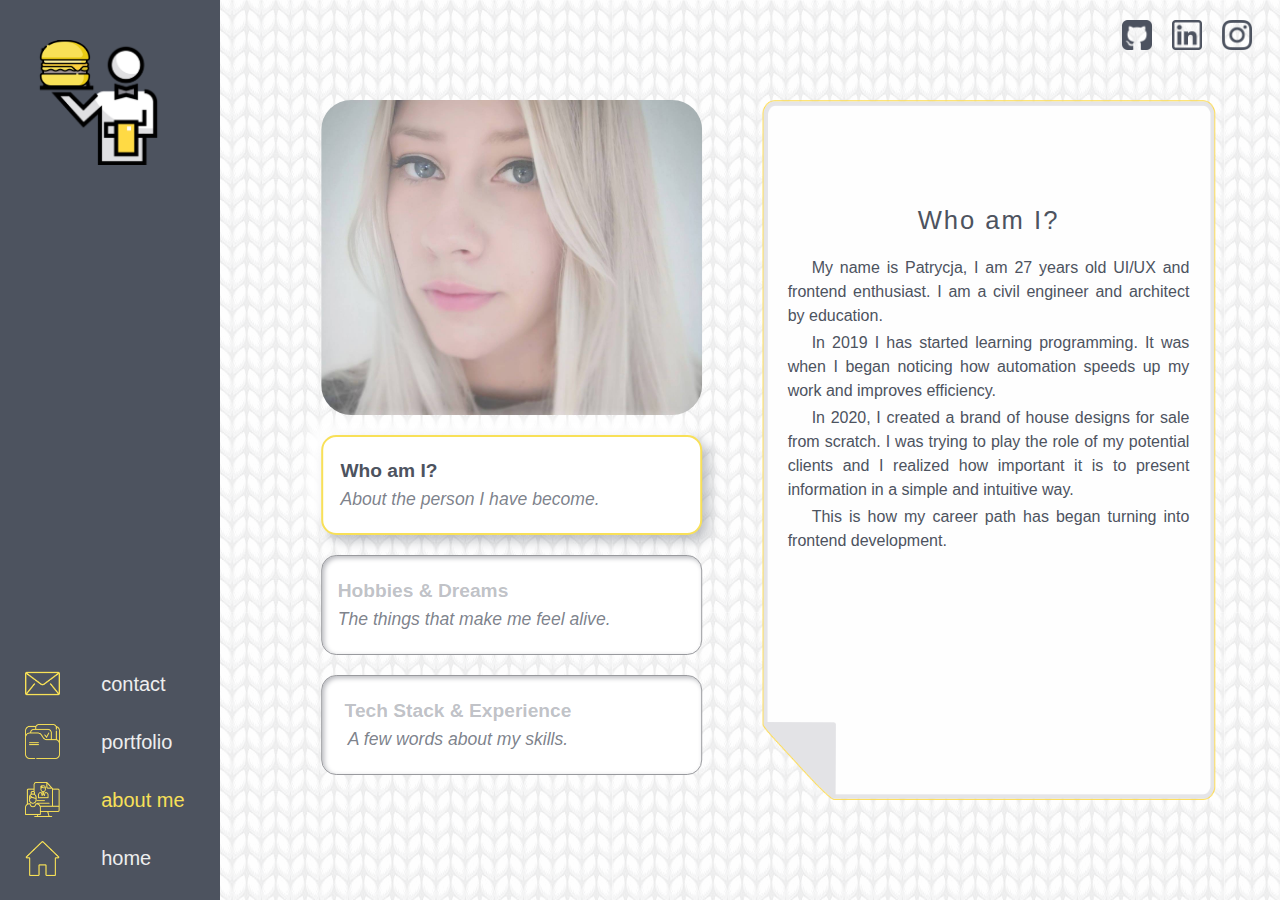
==== commit 2a7467a0: "rwd changes" ====
--- a/aboutme.html
+++ b/aboutme.html
@@ -54,8 +54,8 @@
             <div class="about-left-lg">
               <div class="about-left-lg-pic">
                 <img src="pic/me.jpg" alt="me" class="question-pic question1-pic">
-                <img src="pic/travel.jpg" alt="me" class="question-pic question2-pic">
-                <img src="pic/tech.jpg" alt="me" class="question-pic question3-pic">
+                <img src="pic/travel.jpg" alt="travel" class="question-pic question2-pic">
+                <img src="pic/tech.jpg" alt="tech" class="question-pic question3-pic">
               </div>
               <div class="about-left-lg-questions">
                 <button class="about-question about-left-lg-question question1 question-selected">
@@ -148,10 +148,10 @@
         <div class="about-container-sm row">
           <div class="about-box-sm col-sm-6">
             <div class="about-left-sm">
-              <button class="about-question question-box-sm" id="question-selected">
+              <button class="about-question question-box-sm question-selected">
                 <div class="question-box-text-sm">
-                  <div class="question-header question-header-sm" id="question-selected-header">Who am I?</div>
-                  <div class="question-add question-add-sm" id="question-selected-add">About the person I have become.</div>
+                  <div class="question-header question-header-sm question-selected-header" >Who am I?</div>
+                  <div class="question-add question-add-sm question-selected-add">About the person I have become.</div>
                 </div>
               </button>
               <button class="about-question question-box-sm">
@@ -172,8 +172,8 @@
             <div class="about-right-sm">
               <div class="about-right-sm-pic">
                 <img src="pic/me.jpg" alt="me" class="question-pic question1-pic">
-                <img src="pic/travel.jpg" alt="me" class="question-pic question2-pic">
-                <img src="pic/tech.jpg" alt="me" class="question-pic question3-pic">
+                <img src="pic/travel.jpg" alt="travel" class="question-pic question2-pic">
+                <img src="pic/tech.jpg" alt="tech" class="question-pic question3-pic">
               </div>
             </div>
           </div>
@@ -296,6 +296,7 @@
     integrity="sha384-JjSmVgyd0p3pXB1rRibZUAYoIIy6OrQ6VrjIEaFf/nJGzIxFDsf4x0xIM+B07jRM"
     crossorigin="anonymous"></script>
   <script src="lottie.js"></script>
+  <script src="script.js"></script>
   <script src="script_about_me.js"></script>
 </body>
 
--- a/style_aboutme.css
+++ b/style_aboutme.css
@@ -236,6 +236,7 @@
     font-size: 1.4rem;
     font-weight: 600;
     color: #4d535f5d;
+    text-align: left;
 }
 
 .question-add-lg {
@@ -381,6 +382,7 @@
 .question-box-sm {
     padding-left: 15px;
     height: 28%;
+    width: 100%;
     margin-bottom: 7%;
     position: relative;
     background-color: white;
@@ -506,6 +508,7 @@
 
 @media only screen and (min-width: 1920px) {
 
+
     .side-menu {
         width: 400px;
     }
@@ -514,6 +517,10 @@
         background-size: 80px 80px;
         height: 80px;
         width: 80px;
+    }
+
+    .burger-menu-cover {
+        display: none;
     }
     
     .burger-waiter {
@@ -639,6 +646,10 @@
         height: 200px;
         width: 200px;
     }
+
+    .burger-menu-cover {
+        display: none;
+    }
     
     .burger-waiter {
 
@@ -738,6 +749,10 @@
         height: 200px;
         width: 200px;
     }
+
+    .burger-menu-cover {
+        display: none;
+    }
     
     .burger-waiter {
 
@@ -840,6 +855,10 @@
         height: 50px;
         width: 50px;
     }
+
+    .burger-menu-cover {
+        display: none;
+    }
     
     .burger-waiter {
         background-size: 125px 125px;
@@ -926,15 +945,13 @@
 /******************** TABLET LANDSCAPE */
 
 
+
+
 @media only screen and (max-width: 1060px) {
+
     .col-lg-6 {
         width: 100% !important;
     }
-
-}
-
-
-@media only screen and (max-width: 1060px) {
 
     .about-lg {
         display: none !important;
@@ -979,7 +996,17 @@
         opacity: 0;
     }
 
- 
+    .question-box-sm {
+        text-align: left;
+    }
+
+    .question-selected-header {
+        color: #4D535F;
+    }
+    
+    .question-selected-add {
+        font-weight: 400;
+    }
 }
 
 
--- a/style_menu.css
+++ b/style_menu.css
@@ -1,5 +1,6 @@
-
-
+#menu-cover {
+    display: none;
+}
 
 @media only screen and (max-width: 1060px) {
 
@@ -33,7 +34,7 @@
     
     .menu-cover-text p {
         line-height: 50px;
-        margin: 10px 0;
+        margin: 14px 0;
         width: 100%;
     }
 
@@ -43,7 +44,7 @@
     
     .menu-cover-img img,
     .menu-cover-img a {
-        height: 50px;
+        height: 53px;
         margin: 15px 0;
     }
     
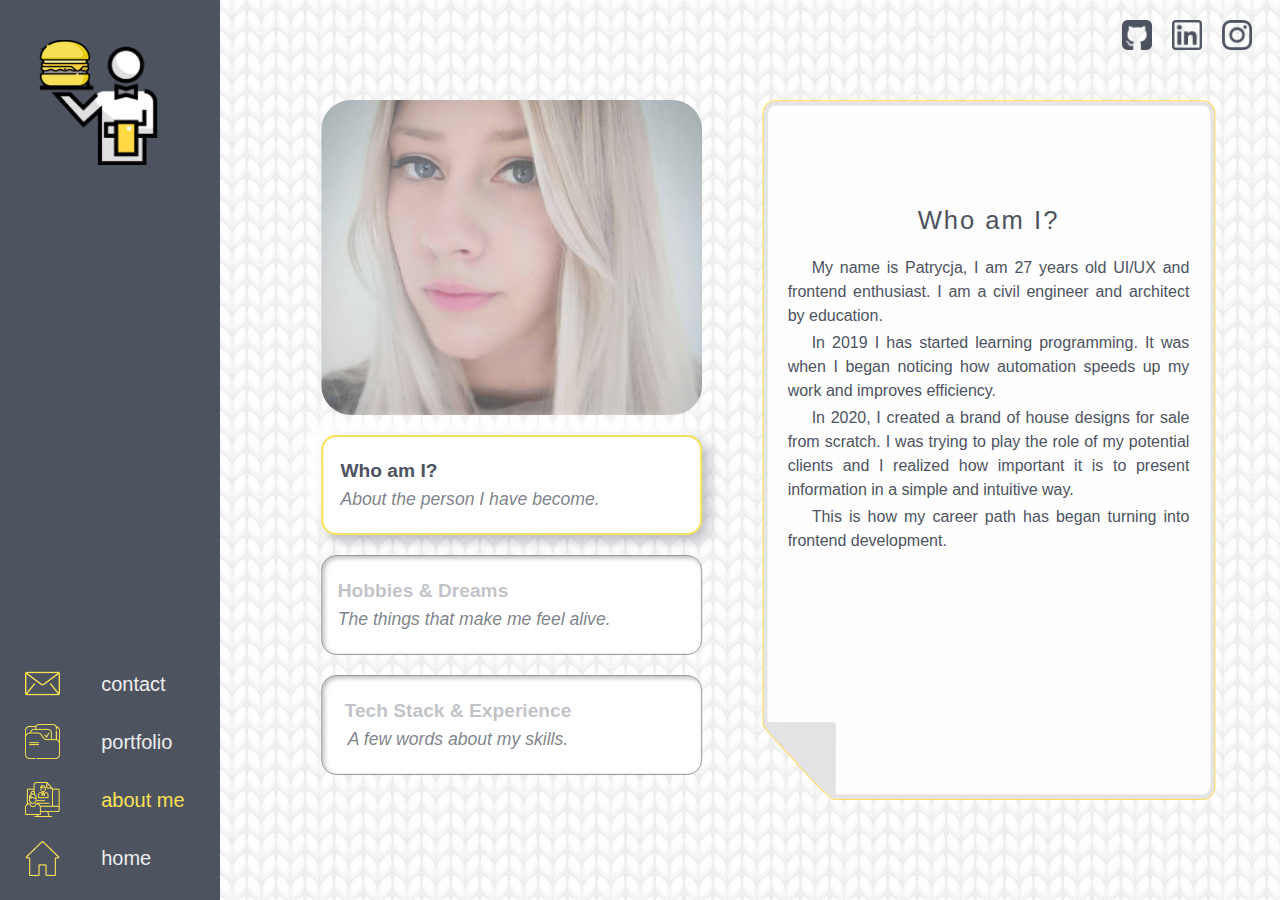
==== commit 84c33dcf: "value changes" ====
--- a/aboutme.html
+++ b/aboutme.html
@@ -3,8 +3,8 @@
 <head>
   <meta charset="utf-8">
   <meta name="viewport" content="width=device-width, initial-scale=1">
-  <link rel="stylesheet" href="style_aboutme.css">
-  <link rel="stylesheet" href="style_menu.css">
+  <link rel="stylesheet" href="styles/style_aboutme.css">
+  <link rel="stylesheet" href="styles/style_menu.css">
   <link rel="stylesheet" href="bootstrap/bootstrap.min.css">
 </head>
 
@@ -13,8 +13,8 @@
   <main class="container">
     <div class="content-container">
       <div class="side-menu">
-        <input type="button" onclick="setTimeout(ShowDiv(), 0)" class="burger burger-menu" />
-        <input type="button" onclick="setTimeout(ShowMenu(), 0)" class="burger burger-menu-cover" />
+        <input type="button" onclick="setTimeout(ShowDiv(), 0)" class="burger burger-menu" value="."/>
+        <input type="button" onclick="setTimeout(ShowMenu(), 0)" class="burger burger-menu-cover" value="."/>
         <div class="side-menu-bcg" id="myDiv">
           <div class="burger-waiter"></div>
           <div class="menu row justify-content-center">
@@ -235,8 +235,8 @@
 
       <!-- MENU COVER -->
       <div class="menu-cover" id="menu-cover">
-        <input type="button" onclick="setTimeout(ShowDiv(), 0)" class="burger burger-menu" />
-        <input type="button" onclick="setTimeout(ShowMenu(), 0)" class="burger burger-menu-cover" />
+        <input type="button" onclick="setTimeout(ShowDiv(), 0)" class="burger burger-menu" value="."/>
+        <input type="button" onclick="setTimeout(ShowMenu(), 0)" class="burger burger-menu-cover" value="."/>
         <div class="menu-cover-list row">
           <div class="menu-cover-img col-3">
             <a href="contact.html"><img src="pic/mail.png" alt="contact"></a>
@@ -286,18 +286,12 @@
     </div>
   </main>
 
-  <script src="https://code.jquery.com/jquery-3.3.1.slim.min.js"
-    integrity="sha384-q8i/X+965DzO0rT7abK41JStQIAqVgRVzpbzo5smXKp4YfRvH+8abtTE1Pi6jizo"
-    crossorigin="anonymous"></script>
-  <script src="https://cdnjs.cloudflare.com/ajax/libs/popper.js/1.14.7/umd/popper.min.js"
-    integrity="sha384-UO2eT0CpHqdSJQ6hJty5KVphtPhzWj9WO1clHTMGa3JDZwrnQq4sF86dIHNDz0W1"
-    crossorigin="anonymous"></script>
-  <script src="https://stackpath.bootstrapcdn.com/bootstrap/4.3.1/js/bootstrap.min.js"
-    integrity="sha384-JjSmVgyd0p3pXB1rRibZUAYoIIy6OrQ6VrjIEaFf/nJGzIxFDsf4x0xIM+B07jRM"
-    crossorigin="anonymous"></script>
-  <script src="lottie.js"></script>
-  <script src="script.js"></script>
-  <script src="script_about_me.js"></script>
+  <script src="https://code.jquery.com/jquery-3.3.1.slim.min.js" integrity="sha384-q8i/X+965DzO0rT7abK41JStQIAqVgRVzpbzo5smXKp4YfRvH+8abtTE1Pi6jizo" crossorigin="anonymous"></script>
+  <script src="https://cdnjs.cloudflare.com/ajax/libs/popper.js/1.14.7/umd/popper.min.js" integrity="sha384-UO2eT0CpHqdSJQ6hJty5KVphtPhzWj9WO1clHTMGa3JDZwrnQq4sF86dIHNDz0W1" crossorigin="anonymous"></script>
+  <script src="https://stackpath.bootstrapcdn.com/bootstrap/4.3.1/js/bootstrap.min.js" integrity="sha384-JjSmVgyd0p3pXB1rRibZUAYoIIy6OrQ6VrjIEaFf/nJGzIxFDsf4x0xIM+B07jRM" crossorigin="anonymous"></script>
+  <script src="scripts/lottie.js"></script>
+  <script src="scripts/script.js"></script>
+  <script src="scripts/script_about_me.js"></script>
 </body>
 
 </html>--- a/styles/style_aboutme.css
+++ b/styles/style_aboutme.css
@@ -0,0 +1,1249 @@
+
+body, 
+html {
+    height: 100vh;
+    width: 100vw;
+    margin: 0;
+    padding: 0;
+    border: 0;
+    font-size: 100%;
+    vertical-align: baseline;
+    overflow-x: hidden;
+}
+
+* {
+    box-sizing: border-box;
+    font-family: 'Segoe UI', sans-serif;
+}
+
+.container {
+    padding: 0 !important;
+    margin: 0 !important;
+    max-width: 100% !important;
+}
+
+.content-container {
+    background-image: url(../pic/bcg_d.png);
+    height: 100vh;
+    max-height: -webkit-fill-available;
+    overflow-y: hidden;
+    overflow-x: hidden;
+    position: relative;
+}
+
+
+/************************************************************ MENU */
+
+.menu-cover {
+    display: none;
+}
+
+.side-menu {
+    height: 100%;
+    width: 250px;
+    position: relative;
+}
+
+.side-menu-bcg {
+    background-color: #4D535F;
+    height: 100%;
+    width: 100%;
+}
+
+.burger {
+    background-image: url(../pic/burger.png);
+    background-repeat: no-repeat;
+    background-size: 60px 60px;
+    position: absolute;
+    left: 50px;
+    top: 50px;
+    height: 60px;
+    width: 60px;
+    background-color: transparent;
+    border: none;
+    z-index: 10;
+}
+
+.burger-menu {
+    display: block;
+}
+
+.burger-menu-cover {
+    display: none;
+}
+
+.contact-header-container {
+    display: none;
+}
+
+.burger-waiter {
+    background-image: url(../pic/burger_waiter.png);
+    background-repeat: no-repeat;
+    background-size: 150px 150px;
+    position: absolute;
+    left: 45px;
+    top: 50px;
+    height: 150px;
+    width: 150px;
+}
+
+.menu {
+    height: 300px;
+    width: 100%;
+    position: absolute;
+    bottom: 0;
+    padding: 2%;
+    margin: 0 !important;
+}
+
+.menu-icons,
+.menu-titles {
+    height: 95%;
+    list-style: none;
+    width: 100%;
+    padding: 0;
+    color: #EEEEEE;
+    font-size: 23px;
+}
+
+                                                           /* change */
+.menu-titles li:nth-child(3) { 
+color: #F8E058;
+}
+                                                        /* change */
+
+.menu-icon,
+.menu-title {
+    height: 25%;
+    position: relative;
+    width: 100%;
+    z-index: 999;
+}
+
+.menu-title a {
+    text-decoration: none;
+    color: inherit;
+}
+
+.menu-title a:hover,
+.menu-title a:active {
+    color: #F8E058;
+}
+
+.menu-icon img {
+    height: 40px;
+    position: absolute;
+    right: 0;
+    left: 0;
+    top: 0;
+    bottom: 0;
+    margin: auto 0;
+}
+
+.menu-titles-box {
+    padding: 0 !important;
+    position: relative;
+}
+
+.menu-title p{
+    vertical-align: middle;
+    margin: 0;
+    position: absolute;               
+    top: 50%;                         
+    transform: translate(0, -50%)
+}
+
+
+
+/************************************************************       ABOUT   */
+
+/*************************************** ABOUT - LG */
+
+.about-lg {
+    height: 100%;
+    position: absolute;
+    right: 0;
+    left: 220px;
+    top: 0;
+}
+
+.about-container-lg {
+    height: 100%;
+    width: 100%;
+    margin-left: 0px !important;
+    position: relative;
+    padding: 5%;
+}
+
+.about-box-lg {
+    position: relative;
+}
+
+
+.about-left-lg,
+.about-right-lg {
+    position: absolute;
+    left: 50%;
+    top: 50%;
+    transform: translate(-50%,-50%);
+    height: 95%;
+    width: 70%;
+}
+
+.about-right-lg {
+    width: 90%;
+}
+
+.about-left-lg-pic {
+    height: 45%;
+    overflow: hidden;
+    border-radius: 30px;
+}
+
+.about-left-lg-pic img {
+    width: 100%;
+}
+
+.question2-pic,
+.question3-pic {
+    display: none;
+}
+
+.about-left-lg-questions {
+    height: 55%;
+}
+
+.about-left-lg-question {
+    cursor: pointer;
+    height: 24%;
+    width: 100%;
+    margin-top: 9.33%;
+    position: relative;
+    background-color: white;
+    border-radius: 15px;
+    border: 1px solid #999A9E;
+    box-shadow: inset 2px 2px 5px #b8b9be,inset -8px -8px 15px #fff;
+}
+
+.question-box-lg {
+    position: absolute;
+    left: 15%;
+    top: 50%;
+    transform: translate(-15%, -50%);
+}
+
+.question-header-lg {
+    font-size: 1.4rem;
+    font-weight: 600;
+    color: #4d535f5d;
+    text-align: left;
+}
+
+.question-add-lg {
+    font-style: italic;
+    font-weight: 300;
+    font-size: 1.1rem;
+    color: #4d535fbb;
+}
+
+.question-selected {
+    border: 2px solid #F8E058 !important;
+    box-shadow: 6px 6px 12px #4d535f57,-12px -12px 16px #fff!important;
+}
+
+.question-selected-header {
+    color: #4D535F;
+}
+
+.question-selected-add {
+    font-weight: 400;
+}
+
+/*  RIGHT SIDE */
+
+.about-right-lg {
+    position: relative;
+}
+
+.frame-lg {
+    position: absolute;
+    height: 100%;
+    width: 100%;
+}
+
+.about-right-text-lg {
+    position: absolute;
+    z-index: 10;
+    left: 50%;
+    top: 30%;
+    transform: translate(-50%, -30%);
+    width: 80%;
+}
+
+.about-right-text-lg h1 {
+    margin: 0 0 20px 0;
+    width: 100%;
+    text-align: center;
+    font-size: 2rem;
+    letter-spacing: 2px;
+    color: #4D535F;
+}
+
+
+.about-right-text-lg p {
+    text-indent: 1.5em;
+    font-size: 1.2rem;
+    font-weight: 300;
+    text-align: justify;
+    color: #4D535F;
+}
+
+.answer2-lg,
+.answer3-lg {
+    display: none;
+}
+
+.tech-lg p:first-child,
+.others-lg p:first-child {
+   margin-bottom: 8px;
+   font-weight: 500;
+}
+
+.tech-lg p,
+.others-lg p{
+    margin: 0;
+    font-size: 1rem;
+    text-align: center;
+}
+
+
+/*************************************** ABOUT - SM */
+
+.about-sm {
+    height: 100%;
+    position: absolute;
+    right: 0;
+    top: 0;
+    display: none;
+}
+
+.about-header-container {
+    height: 150px;
+    position: relative;
+}
+
+.about-header {
+    position: absolute;
+    display: block;
+    width: 200px;
+    margin: 0 auto;
+    left: 0;
+    right: 0;
+    bottom: 0;
+    text-decoration: underline solid #F8E058;
+}
+
+.about-container-sm {
+    height: auto;
+    width: 100%;
+    margin-left: 0px !important;
+    position: relative;
+    padding: 70px 30px;
+}
+
+.about-box-sm {
+    position: relative;
+    height: 350px;
+}
+
+
+.about-left-sm,
+.about-right-sm {
+    position: absolute;
+    left: 50%;
+    top: 0%;
+    transform: translate(-50%,0%);
+    height: 95%;
+    width: 80%;
+}
+
+.about-right-sm-pic {
+    height: 100%;
+    overflow: hidden;
+    border-radius: 30px;
+    border: 1px solid grey;
+}
+
+.about-right-sm-pic img {
+    width: 100%;
+
+}
+
+.question-box-sm {
+    padding-left: 15px;
+    height: 28%;
+    width: 100%;
+    margin-bottom: 7%;
+    position: relative;
+    background-color: white;
+    border-radius: 15px;
+    border: 1px solid #999A9E;
+    box-shadow: inset 2px 2px 5px #b8b9be,inset -8px -8px 15px #fff;
+}
+
+.question-box-text-sm {
+    position: absolute;
+    left: 15%;
+    top: 50%;
+    transform: translate(-15%, -50%);
+}
+
+.question-header-sm {
+    font-size: 1.4rem;
+    font-weight: 600;
+    color: #4d535f5d;
+}
+
+.question-add-sm {
+    font-style: italic;
+    font-weight: 300;
+    font-size: 1.1rem;
+    color: #4d535fbb;
+}
+
+
+
+/*  FRAME */
+
+
+.about-container-text-sm {
+    padding: 20px 70px 100px 70px;
+    height: auto;
+    position: relative;
+}
+
+.about-container-text-sm img {
+    height: 100%;
+    width: 100%;
+}
+
+.about-text-sm {
+    position: absolute;
+    left: 50%;
+    top: 30%;
+    transform: translate(-50%, -30%);
+    width: 70%;
+    padding: 3%;
+    margin-bottom: 30px !important;
+}
+
+.about-text-sm h1 {
+    margin: 0 0 20px 0;
+    width: 100%;
+    text-align: center;
+    font-size: 2rem;
+    letter-spacing: 2px;
+    margin-bottom: 30px;
+    color: #4D535F;
+}
+
+.about-text-sm p {
+    text-indent: 1.5em;
+    font-size: 1.2rem;
+    font-weight: 300;
+    text-align: justify;
+    color: #4D535F;
+}
+
+.answer2-sm,
+.answer3-sm {
+    display: none;
+}
+
+.question2-pic {
+    height: 100%;
+    width: 150%;
+}
+
+
+.tech-sm p:first-child,
+.others-sm p:first-child {
+   margin-bottom: 10%;
+   font-weight: 500;
+   margin-top: 10%;
+}
+
+.tech-sm p,
+.others-sm p{
+    margin: 0;
+    font-size: 1rem;
+    text-align: center;
+    padding-top: 5px;
+}
+
+/************************************************************ SOCIAL */
+
+.social {
+    position: absolute;
+    right: 0;
+    top: 0;
+    height: 65px;
+    width: 200px;
+    padding: 20px 20px 0 0;
+}
+
+.social-img {
+    width: 33.3%;
+    padding: 0!important;
+}
+
+
+.social-img img {
+    height: 40px;
+}
+
+
+/************************************************************ MEDIA QUERY */
+
+
+@media only screen and (min-width: 1920px) {
+
+
+    .side-menu {
+        width: 400px;
+    }
+
+    .burger {
+        background-size: 80px 80px;
+        height: 80px;
+        width: 80px;
+    }
+
+    .burger-menu-cover {
+        display: none;
+    }
+    
+    .burger-waiter {
+
+        background-size: 200px 200px;
+        height: 200px;
+        width: 200px;
+    }
+    
+    .menu {
+        height: 400px;
+        padding: 4%;
+    }
+    
+    .menu-icons,
+    .menu-titles {
+        font-size: 35px;
+    }
+    
+    .menu-icon img {
+        height: 50px;
+        left: 30px;
+    }
+    
+    .about-lg {
+        left: 390px;
+    }
+    
+    .about-container-lg {
+        padding: 7% 5%;
+    }
+    
+    .about-left-lg,
+    .about-right-lg {
+        height: 85%;
+        width: 70%;
+    }
+    
+    .about-right-lg {
+        width: 90%;
+    }
+    
+    .about-left-lg-pic {
+        height: 50%;
+    }
+    
+    .about-left-lg-pic img {
+        width: 100%;
+    }
+    
+    .about-left-lg-questions {
+        height: 50%;
+    }
+    
+    .about-left-lg-question {
+        height: 28%;
+        margin-top: 20px;
+    }
+    
+    .question-header-lg {
+        font-size: 1.8rem;
+    }
+    
+    .question-add-lg {
+        font-size: 1.3rem;
+    }
+    
+    /*  RIGHT SIDE */
+    
+    .about-right-text-lg {
+        position: absolute;
+        z-index: 10;
+        left: 50%;
+        top: 30%;
+        transform: translate(-50%, -30%);
+        width: 80%;
+    }
+    
+    .about-right-text-lg h1 {
+        margin: 0 0 40px 0;
+        font-size: 2.3rem;
+    }
+    
+    
+    .about-right-text-lg p {
+        font-size: 1.4rem;
+    }
+    
+    .tech-lg p:first-child,
+    .others-lg p:first-child {
+       margin-bottom: 8px;
+       font-weight: 500;
+       margin-top: 15%;
+    }
+    
+    .tech-lg p,
+    .others-lg p{
+        margin: 3%;
+        font-size: 1.4rem;
+        text-align: center;
+    }
+
+    
+    
+    .social {
+        width: 300px;
+        top: 20px;
+    }
+    .social-img img {
+        height: 55px;
+    }
+
+}
+
+@media only screen and (min-width: 3000px) {
+
+    .side-menu {
+        width: 500px;
+    }
+
+    .burger {
+        background-size: 100px 100px;
+        height: 200px;
+        width: 200px;
+    }
+
+    .burger-menu-cover {
+        display: none;
+    }
+    
+    .burger-waiter {
+
+        background-size: 230px 230px;
+        height: 230px;
+        width: 230px;
+    }
+    
+    .menu {
+        height: 500px;
+        padding: 4%;
+    }
+    
+    .menu-icons,
+    .menu-titles {
+        font-size: 40px;
+    }
+    
+    .menu-icon img {
+        height: 60px;
+        left: 30px;
+    }
+
+    .about-left-lg {
+    position: absolute;
+    left: 50%;
+    top: 50%;
+    transform: translate(-50%,-50%);
+    height: 100%;
+    width: 70%;
+    overflow: hidden;
+}
+    .about-left-lg-question {
+        height: 28%;
+        margin-top: 30px;
+        border-radius: 25px;
+    }
+    .question-header-lg {
+        font-size: 2.8rem;
+    }
+    
+    .question-add-lg {
+        font-size: 2rem;
+    }
+
+    .about-right-lg {
+        width: 80%;
+        height: 100%;
+    }
+
+    .about-right-text-lg {
+        width: 80%;
+    }
+    
+    .about-right-text-lg h1 {
+        margin: 0 0 70px 0;
+        font-size: 3rem;
+    }
+    
+    
+    .about-right-text-lg p {
+        font-size: 2rem;
+    }
+    
+    .tech-lg p:first-child,
+    .others-lg p:first-child {
+       margin-bottom: 8px;
+       margin-top: 15%;
+    }
+    
+    .tech-lg p,
+    .others-lg p{
+        margin: 3%;
+        font-size: 1.8rem;
+        text-align: center;
+    }
+    
+    
+    .social {
+        width: 350px;
+        top: 20px;
+    }
+    .social-img img {
+        height: 70px;
+    }
+
+}
+
+@media only screen and (min-width: 4000px) {
+
+    .side-menu {
+        width: 800px;
+    }
+
+    .burger {
+        background-size: 200px 200px;
+        height: 200px;
+        width: 200px;
+    }
+
+    .burger-menu-cover {
+        display: none;
+    }
+    
+    .burger-waiter {
+
+        background-size: 490px 490px;
+        height: 490px;
+        width: 490px;
+    }
+    
+    .menu {
+        height: 800px;
+        padding: 4%;
+    }
+    
+    .menu-icons,
+    .menu-titles {
+        font-size: 70px;
+        z-index: 99999;
+    }
+    
+    .menu-icon img {
+        height: 100px;
+        left: 30px;
+    }
+    
+
+    .about-left-lg {
+    left: 60%;
+    width: 60%;
+}
+
+    .about-left-lg-pic {
+        height: 55%;
+    }
+    .about-left-lg-questions {
+        height: 45%;
+    }
+    .about-left-lg-question {
+        height: 29%;
+        margin-top: 35px;
+    }
+    .question-header-lg {
+        font-size: 4.7rem;
+    }
+    
+    .question-add-lg {
+        font-size: 3.2rem;
+    }
+    
+    .about-right-text-lg h1 {
+        margin: 0 0 150px 0;
+        font-size: 6rem;
+    }
+    
+    
+    .about-right-text-lg p {
+        font-size: 4rem;
+    }
+    
+    .tech-lg p:first-child,
+    .others-lg p:first-child {
+       margin-bottom: 8px;
+       margin-top: 15%;
+    }
+    
+    .tech-lg p,
+    .others-lg p{
+        margin: 3%;
+        font-size: 3rem;
+        text-align: center;
+    }
+    
+    
+    .social {
+        width: 500px;
+        top: 50px;
+        right: 30px;
+    }
+    .social-img img {
+        height: 120px;
+    }
+
+}
+
+
+
+
+@media only screen and (max-width: 1366px) {
+
+    .side-menu {
+        width: 220px;
+    }
+    .side-menu-bcg {
+        opacity: 1;
+     }
+    
+    .burger {
+        background-size: 50px 50px;
+        left: 40px;
+        top: 40px;
+        height: 50px;
+        width: 50px;
+    }
+
+    .burger-menu-cover {
+        display: none;
+    }
+    
+    .burger-waiter {
+        background-size: 125px 125px;
+        left: 36px;
+        top: 40px;
+        height: 125px;
+        width: 125px;
+    }
+    
+    .menu {
+        height: 250px;
+    }
+    
+    .menu-icons,
+    .menu-titles {
+        font-size: 20px;
+    }
+    
+    .menu-icon img {
+        height: 35px;
+    }
+
+    
+    .about-left-lg {
+        width: 80%;
+        max-height: 700px;
+    }
+    .about-left-lg-question {
+        height: 26%;
+        margin-top: 20px;
+    }
+    .question-header-lg {
+        font-size: 1.2rem;
+    }
+    
+    .question-add-lg {
+        font-size: 1.1rem;
+    }
+    
+    /*  RIGHT SIDE */
+
+    .about-right-lg {
+        width: 100%;
+        max-height: 700px;
+    }
+    
+    
+    .about-right-text-lg {
+        width: 90%;
+    }
+    
+    .about-right-text-lg h1 {
+        font-size: 1.6rem;
+    }
+    
+    
+    .about-right-text-lg p {
+        font-size: 1rem;
+        margin: 3px;
+    }
+    
+    .tech-lg p,
+    .others-lg p{
+        margin: 3% !important;
+        font-size: 1rem;
+        text-align: center;
+    }
+
+    #tech-header {
+        font-size: 1.3rem;
+        margin-bottom: 10px;
+    }
+
+    
+    .social {
+        width: 170px;
+    }
+    .social-img img {
+        height: 30px;
+    }
+}
+
+
+/******************** TABLET LANDSCAPE */
+
+
+
+
+@media only screen and (max-width: 1060px) {
+
+    .col-lg-6 {
+        width: 100% !important;
+    }
+
+    .about-lg {
+        display: none !important;
+    }
+
+    .about-sm {
+        display: block;
+    }
+
+    .about-container-text-sm img{
+        max-height: 600px;
+    }
+
+    .content-container {
+        min-height: 700px;
+        overflow-y: scroll;
+    }
+
+    .side-menu-bcg {
+       display: none;
+    }
+
+
+    .burger {
+        opacity: 1;
+        background-size: 50px 50px;
+        left: 25px;
+        top: 20px;
+        height: 50px;
+        width: 50x;
+    }
+
+    .burger-menu {
+        display: none;
+    }
+
+    .burger-menu-cover {
+        display: block;
+    }
+
+    .menu {
+        opacity: 0;
+    }
+
+    .question-box-sm {
+        text-align: left;
+    }
+
+    .question-selected-header {
+        color: #4D535F;
+    }
+    
+    .question-selected-add {
+        font-weight: 400;
+    }
+}
+
+
+
+
+@media only screen and (max-width: 900px) {
+    .about-box-sm {
+        position: relative;
+        height: 300px;
+    }
+    .about-left-sm,
+    .about-right-sm {
+        position: absolute;
+        left: 50%;
+        top: 0%;
+        transform: translate(-50%,0%);
+        height: 95%;
+        width: 80%;
+    }
+    .about-left-sm {
+        width: 90%;
+        left: 55%;
+    }
+    .about-right-sm-pic img {
+        width: 100%;
+        height: 100%;
+    
+    }
+}
+
+/******************** TABLET PORTRAIT  768*1024*/
+
+
+@media only screen and (max-width: 768px) {
+
+    .about-header {
+        width: 170px;
+    }
+
+    .about-container-sm {
+        padding: 70px 20px;
+    }
+    
+    .question-box-sm {
+        margin-bottom: 22px;
+        position: relative;
+    }
+    
+    .question-header-sm {
+        font-size: 1.2rem;
+    }
+    
+    .question-add-sm {
+        font-size: 0.95rem;
+    }
+    
+    .about-box-sm {
+        position: relative;
+        height: 300px;
+    }
+    .about-left-sm,
+    .about-right-sm {
+        position: absolute;
+        left: 50%;
+        top: 0%;
+        transform: translate(-50%,0%);
+        height: 90%;
+        width: 90%;
+    }
+    .about-left-sm {
+        width: 97%;
+        left: 50%;
+    }
+
+
+
+    .about-container-text-sm {
+        padding: 0px 35px 100px 25px;
+    }
+    
+    .about-container-text-sm img {
+        height: 80%;
+    }
+    
+    .about-text-sm h1 {
+        font-size: 1.7rem;
+    }
+    
+    .about-text-sm p {
+        font-size: 1rem;
+        margin: 3px;
+    }
+}
+
+
+/********************   576*/
+
+
+@media only screen and (max-width: 574px) {
+
+    .about-header {
+        width: 160px;
+    }
+
+    .about-container-sm {
+        padding: 70px 20%;
+    }
+    
+    .question-box-sm {
+        height: 70px;
+        margin-bottom: 10px;
+        position: relative;
+    }
+    
+    .question-header-sm {
+        font-size: 1.2rem;
+    }
+    
+    .question-add-sm {
+        font-size: 0.95rem;
+    }
+    
+    .about-box-sm {
+        position: relative;
+        height: 280px;
+    }
+
+    .about-left-sm {
+        width: 100%;
+        height: 80%;
+        left: 50%;
+    }
+    .about-right-sm {
+        height: 100%;
+        width: 100%;
+    }
+
+    .about-container-text-sm {
+        padding: 0px 35px 100px 25px;
+    }
+    
+    .about-container-text-sm img {
+        height: 80%;
+    }
+    
+    .about-text-sm {
+        left: 46%;
+        transform: translate(-46%, -30%);
+        width: 80%;
+    }
+    
+    .about-text-sm h1 {
+        font-size: 1.7rem;
+    }
+    
+    .about-text-sm p {
+        text-indent: 1.5em;
+        font-size: 1rem;
+        margin: 3px;
+    }
+}
+
+
+
+
+
+
+/******************** MOBILE */
+
+
+@media only screen and (max-width: 480px) {
+
+    .about-header {
+        width: 150px;
+    }
+
+    .about-container-sm {
+        padding: 70px 10%;
+    }
+    
+    .question-box-sm {
+        height: 80px;
+        margin-bottom: 15px;
+    }
+    
+    .about-box-sm {
+        height: 300px;
+    }
+
+    .about-container-text-sm {
+        padding: 0px 10% 100px 10%;
+    }
+    
+    .about-container-text-sm img {
+        height: 80%;
+    }
+    
+    .about-text-sm {
+        left: 46%;
+        transform: translate(-46%, -30%);
+        width: 70%;
+    }
+    
+    .about-text-sm h1 {
+        font-size: 1.4rem;
+        margin-bottom: 10px;
+    }
+    
+    .about-text-sm p {
+        text-indent: 1.3em;
+        font-size: 0.9rem;
+        margin: 1px;
+    }
+        
+    .tech-sm p:first-child,
+    .others-sm p:first-child {
+       margin-bottom: 5%;
+       margin-top: 5%;
+    }
+    
+    .tech-sm p,
+    .others-sm p{
+        font-size: 0.9rem;
+        padding-top: 2px;
+    }
+
+    .social {
+        height: 55px;
+        width: 170px;
+        right: 0px;
+    }
+
+    .social-img {
+        text-align: center;
+    }
+    
+    .social-img img {
+        height: 35px;
+    }
+}--- a/styles/style_menu.css
+++ b/styles/style_menu.css
@@ -0,0 +1,150 @@
+#menu-cover {
+    display: none;
+}
+
+@media only screen and (max-width: 1060px) {
+
+    #menu-cover {
+        width: 100vw;
+        height: 100vh;
+        position: fixed;
+        top: 0;
+        background-color: #2E3032;
+        opacity: 0.95;
+        display: none;
+        z-index: 99999999999;
+    }
+    
+    .menu-cover-list {
+        height: 70%;
+        width: 50%;
+        margin: 0 auto !important;
+        padding-left: 10%;
+        position: relative;
+        display: block !important;
+    }
+    
+    .menu-cover-img,
+    .menu-cover-text {
+        height: 350px;
+        position: absolute;
+        top: 30%;
+        width: 100%;
+    }
+    
+    .menu-cover-text p {
+        line-height: 50px;
+        margin: 14px 0;
+        width: 100%;
+    }
+
+    .menu-cover-text p:hover {
+        color: #F8E058;
+    }
+    
+    .menu-cover-img img,
+    .menu-cover-img a {
+        height: 53px;
+        margin: 15px 0;
+    }
+    
+    .menu-cover-waiter {
+        height: 30%;
+        text-align: center;
+    }
+    
+    .menu-cover-text {
+        height: 300px;
+        padding-left: 40% !important;
+    }
+    
+    .menu-cover-text a{
+        text-decoration: none;
+    }
+    
+    .menu-cover-text p {
+        font-size: 1.7rem;
+        color: #EEEEEE;
+        height: 23%;
+    }
+    
+    .menu-cover-waiter img {
+        height: 60%;
+    }
+    
+    .social-img-white {
+        z-index: 9;
+    }
+
+}
+
+
+
+
+
+@media only screen and (max-width: 768px) {
+    .menu-cover-list {
+        width: 60%;
+    }
+    
+    .menu-cover-img img,
+    .menu-cover-img a {
+        height: 45px;
+        margin: 17px 0;
+    }
+    
+    .menu-cover-text p {
+        font-size: 1.4rem;
+    }
+}
+
+
+@media only screen and (max-width: 576px) {
+    .menu-cover-list {
+        width: 60%;
+    }
+    
+    .menu-cover-img img,
+    .menu-cover-img a {
+        height: 40px;
+        margin: 17px 0;
+    }
+    
+    .menu-cover-text p {
+        font-size: 1.2rem;
+        line-height: 45px;
+        margin: 9px 0;
+    }
+
+    .menu-cover-waiter img {
+        height: 50%;
+    }
+}
+
+
+@media only screen and (max-width: 480px) {
+    .menu-cover-list {
+        width: 80%;
+        padding-left: 15%;
+    }
+    
+    .menu-cover-img img,
+    .menu-cover-img a {
+        height: 35px;
+        margin: 17px 0;
+    }
+    
+    .menu-cover-text p {
+        font-size: 1.2rem;
+        line-height: 55px;
+        margin: 3px 0;
+    }
+
+    .menu-cover-waiter img {
+        height: 50%;
+    }
+
+    .menu-cover-text {
+        padding-left: 35% !important;
+    }
+}